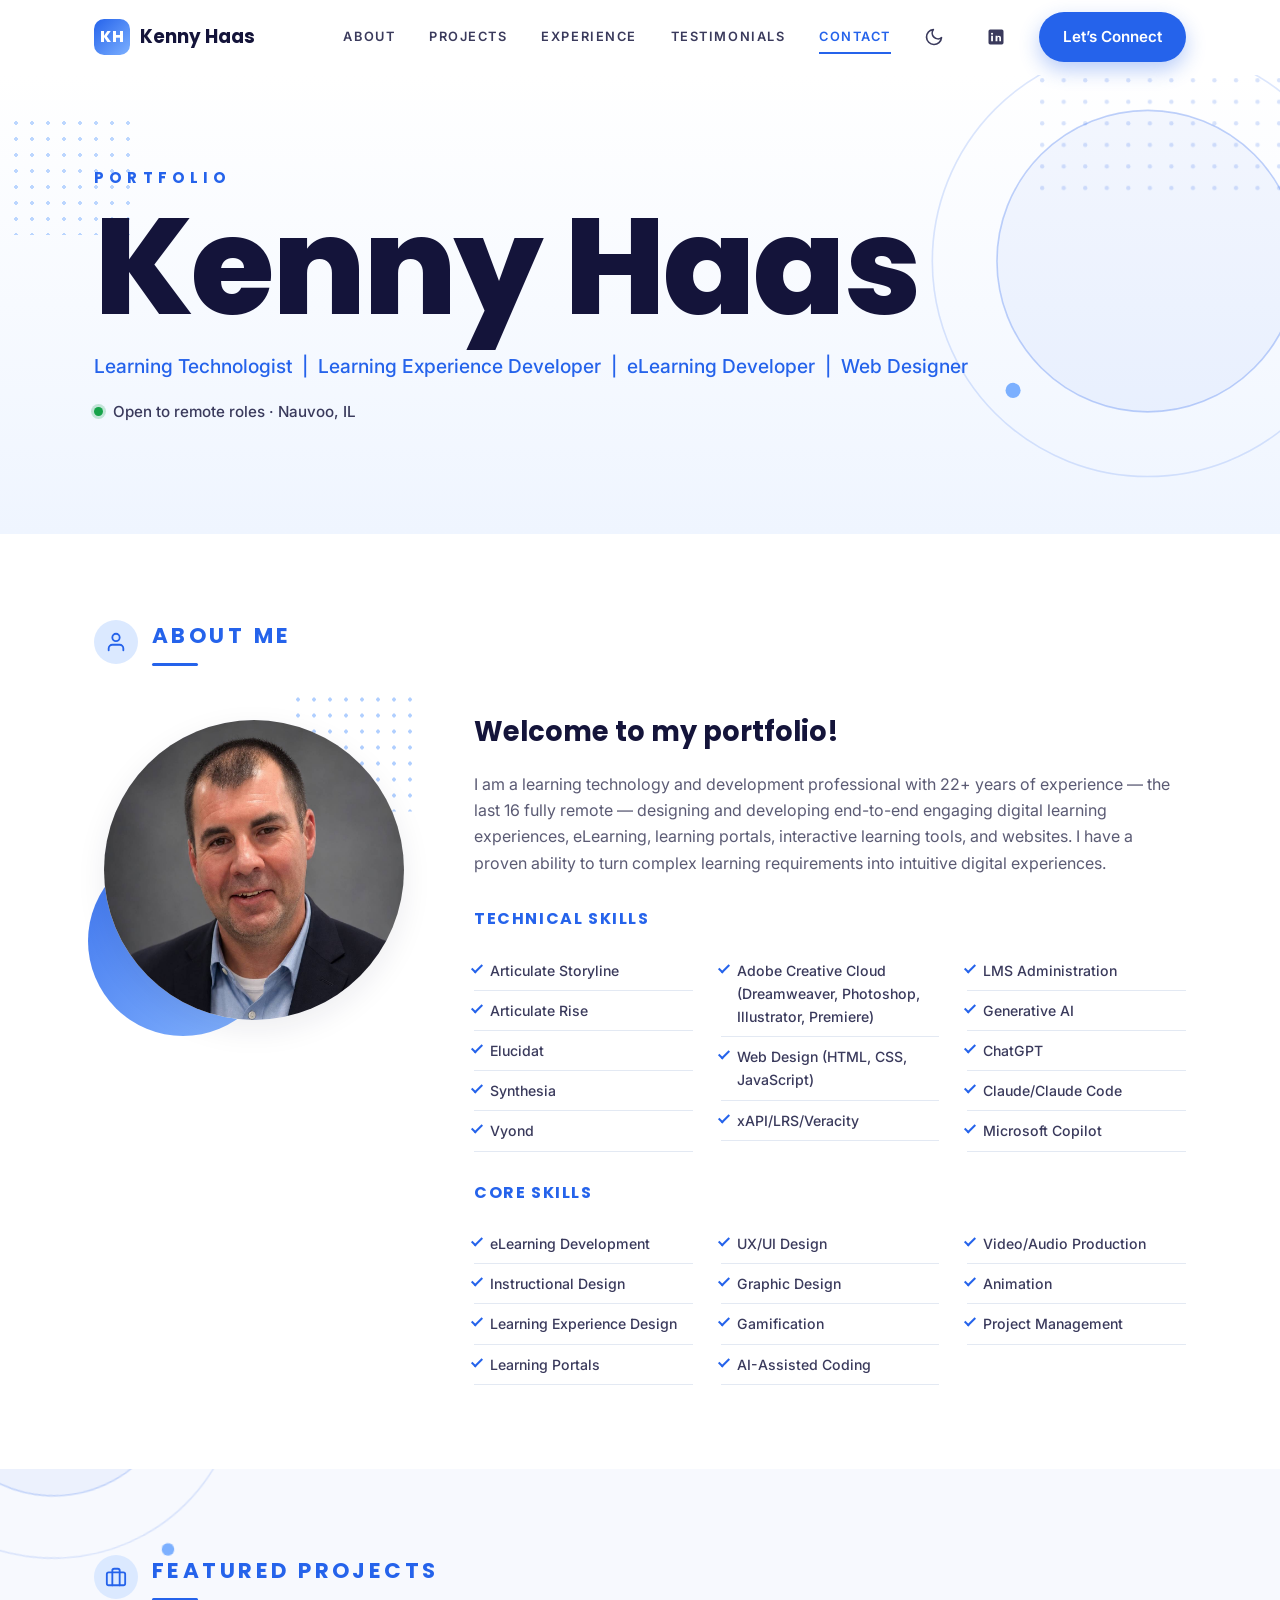
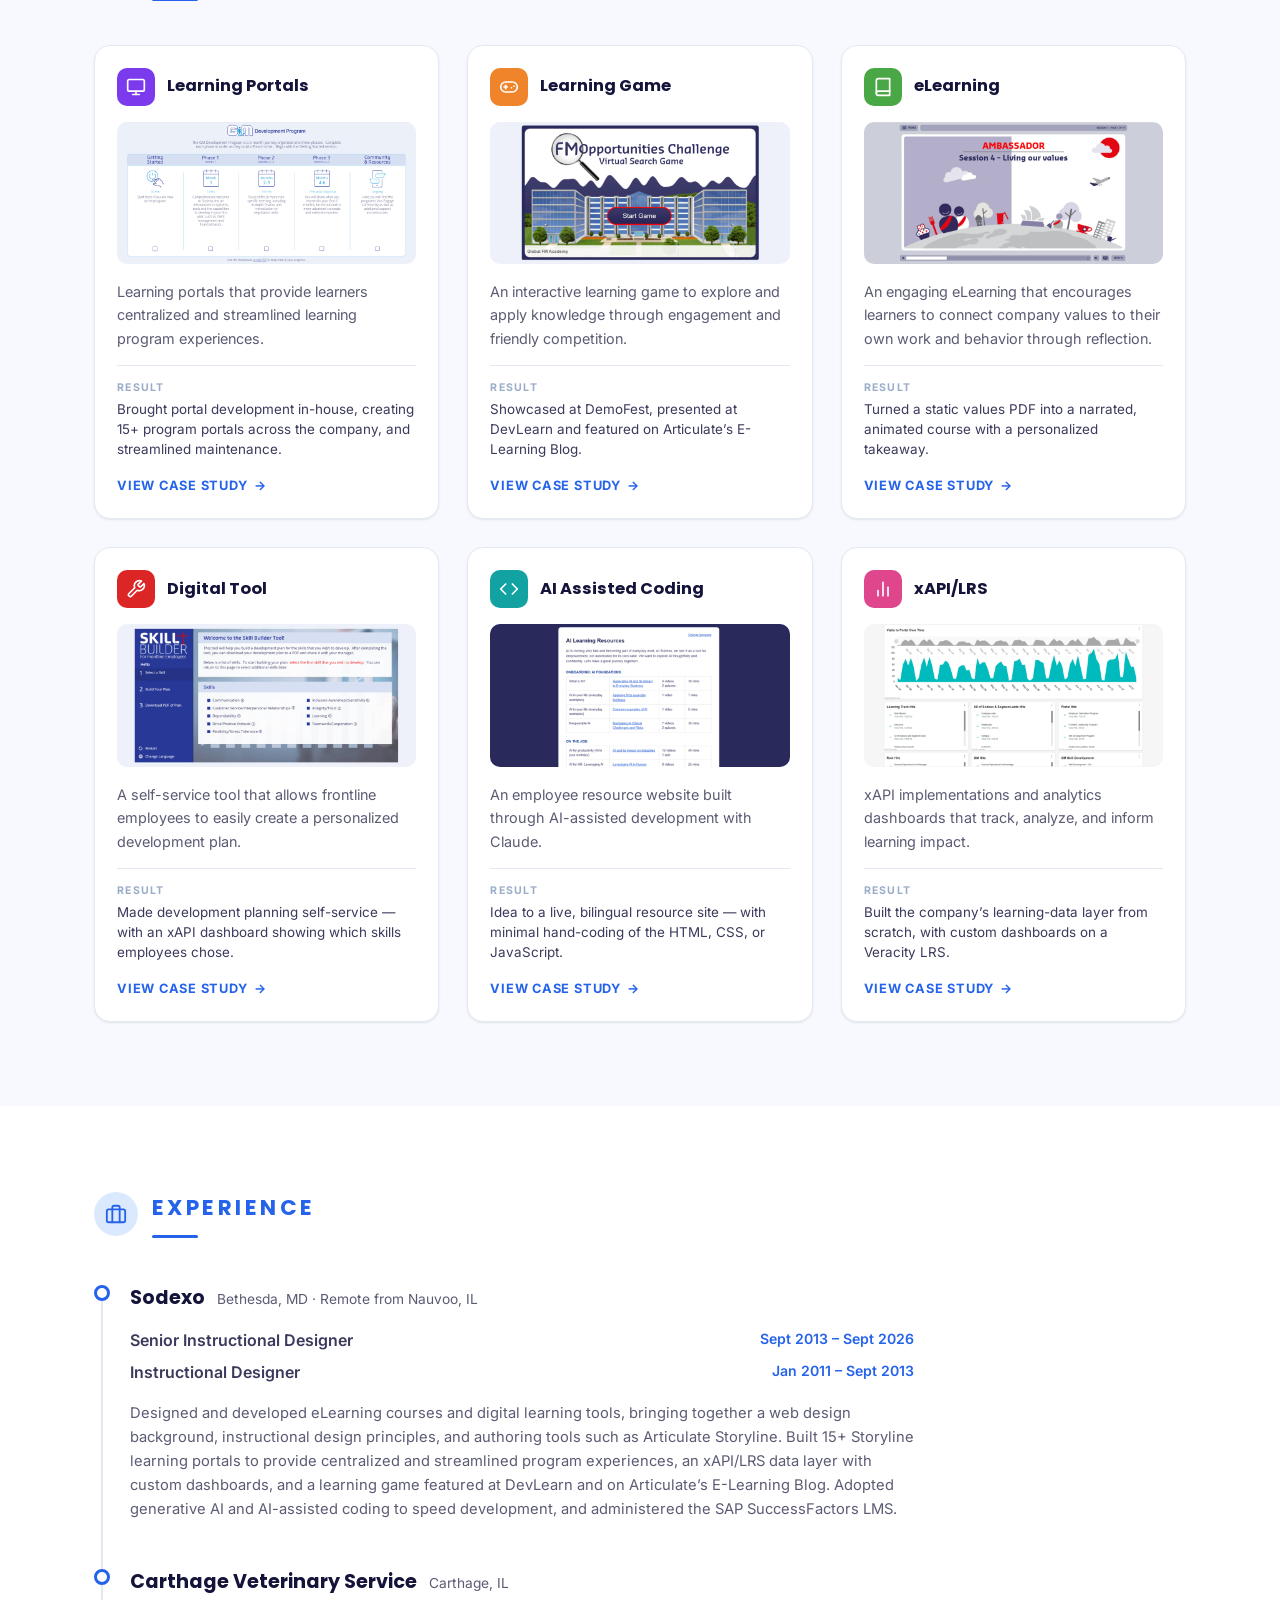
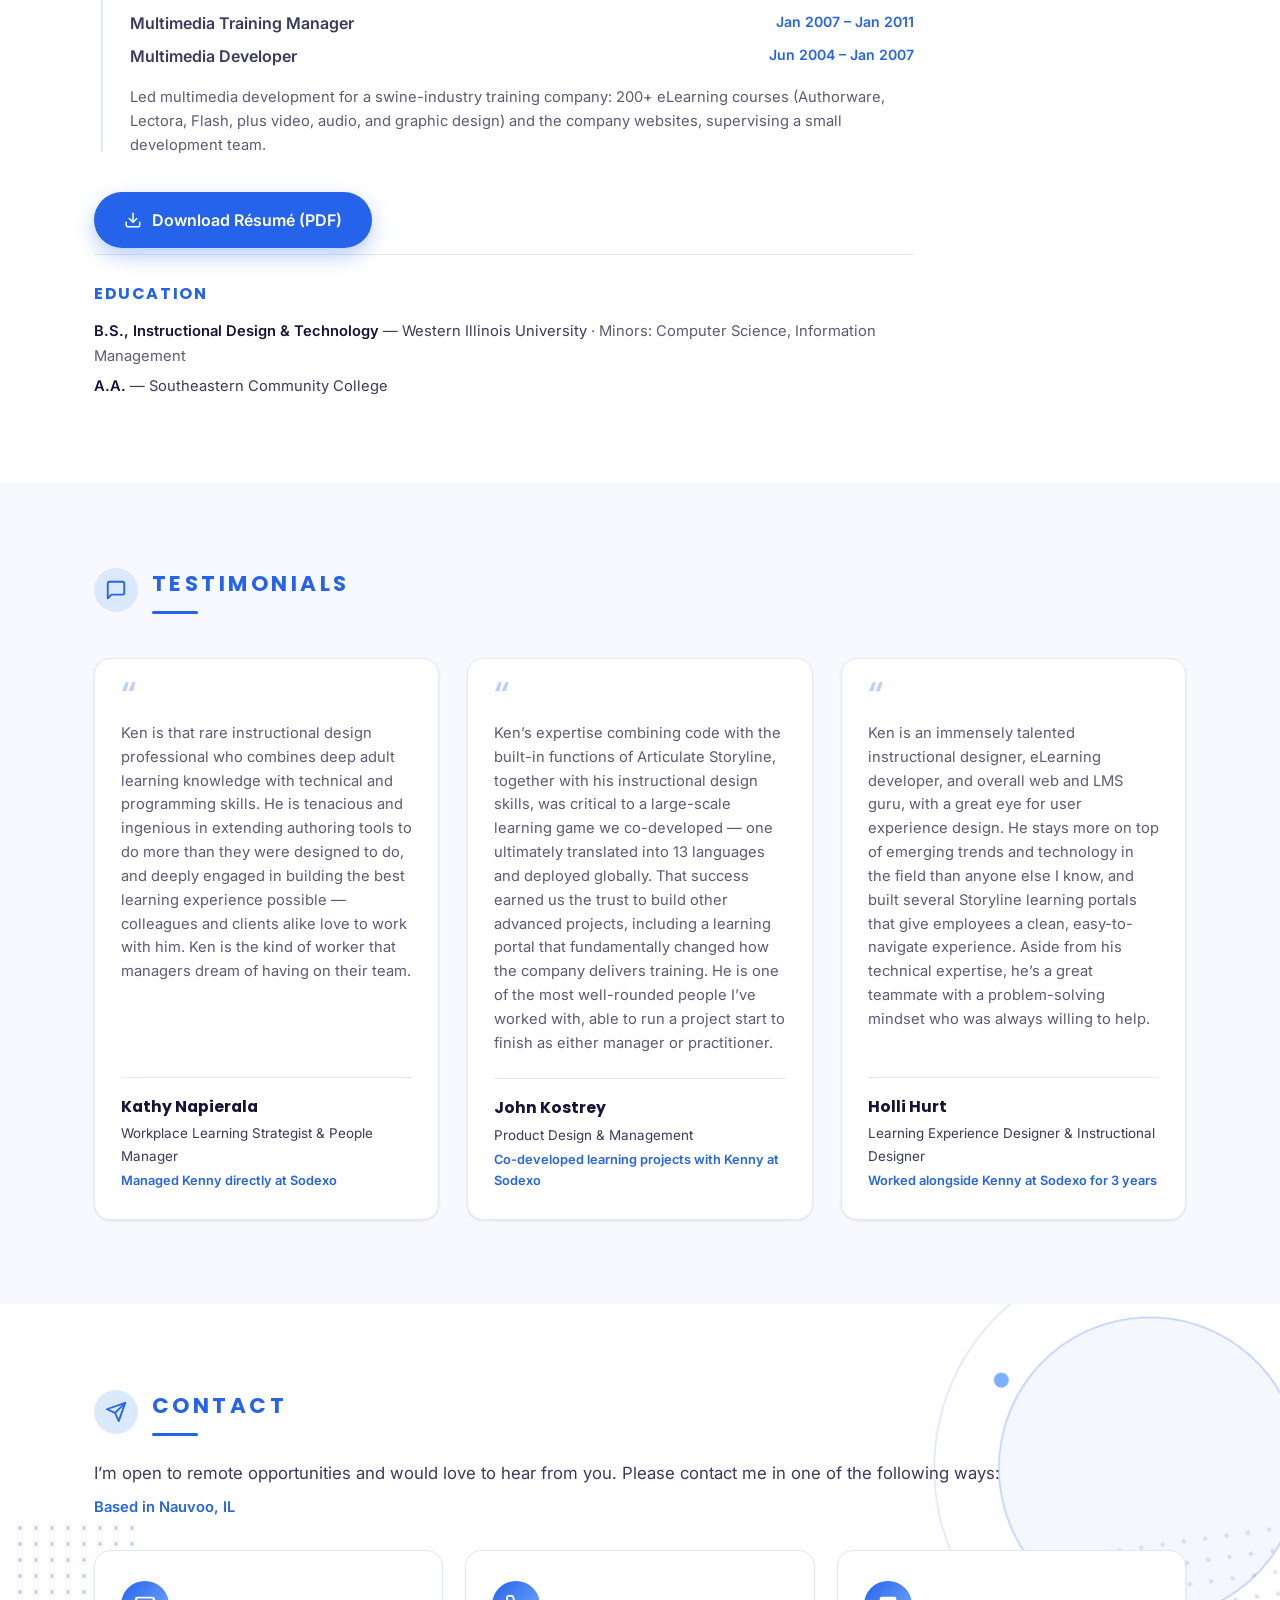
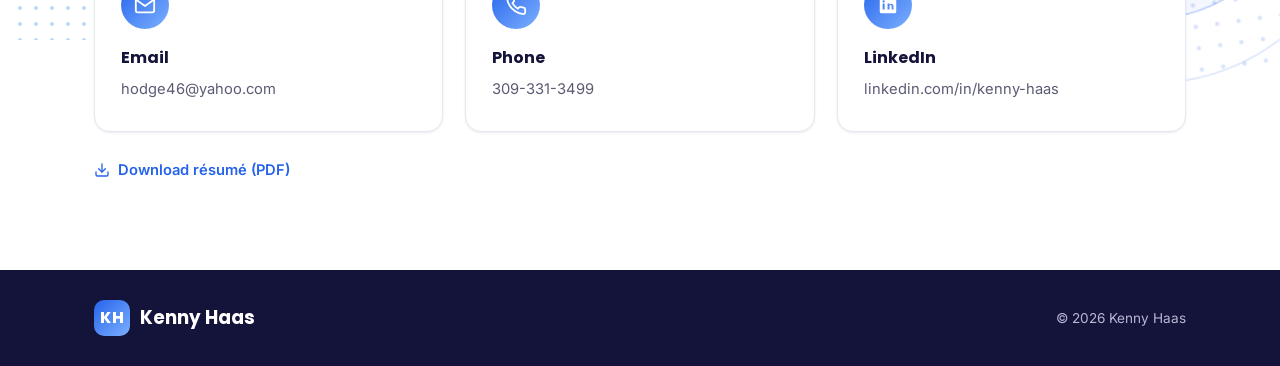
==== index.html @ 1fff9ed4 "Point project cards at case-study pages; flesh out case-study content - Homepage: project cards now " ====
<!DOCTYPE html>
<html lang="en">
<head>
  <meta charset="UTF-8" />
  <meta name="viewport" content="width=device-width, initial-scale=1.0" />
  <title>Kenny Haas &mdash; Learning Technologist &amp; eLearning Developer</title>
  <meta name="description" content="Portfolio of Kenny Haas, a Learning Technologist and eLearning Developer with 22+ years of experience &mdash; the last 16 fully remote &mdash; building eLearning, learning portals, and interactive learning tools. Open to remote roles." />

  <link rel="canonical" href="https://www.klhaas.com/" />

  <!-- Social / link-preview cards.
       Drop a 1200x630 image at assets/img/og-image.png (see assets/og-image-template.html). -->
  <meta property="og:type" content="website" />
  <meta property="og:url" content="https://www.klhaas.com/" />
  <meta property="og:title" content="Kenny Haas &mdash; Learning Technologist &amp; eLearning Developer" />
  <meta property="og:description" content="22+ years designing and building eLearning, learning portals, and interactive learning tools &mdash; the last 16 fully remote. Open to remote roles." />
  <meta property="og:image" content="https://www.klhaas.com/assets/img/og-image.png" />
  <meta property="og:image:width" content="1200" />
  <meta property="og:image:height" content="630" />
  <meta property="og:image:alt" content="Kenny Haas &mdash; Learning Technologist &amp; eLearning Developer" />
  <meta name="twitter:card" content="summary_large_image" />
  <meta name="twitter:url" content="https://www.klhaas.com/" />
  <meta name="twitter:title" content="Kenny Haas &mdash; Learning Technologist &amp; eLearning Developer" />
  <meta name="twitter:description" content="22+ years designing and building eLearning, learning portals, and interactive learning tools &mdash; the last 16 fully remote. Open to remote roles." />
  <meta name="twitter:image" content="https://www.klhaas.com/assets/img/og-image.png" />

  <link rel="preconnect" href="https://fonts.googleapis.com" />
  <link rel="preconnect" href="https://fonts.gstatic.com" crossorigin />
  <link href="https://fonts.googleapis.com/css2?family=Inter:wght@400;500;600;700&family=Poppins:wght@600;700;800&display=swap" rel="stylesheet" />
  <link rel="stylesheet" href="css/style.css" />
  <script>
    document.documentElement.classList.add("js");
    // Set the theme before first paint so there's no flash.
    (function () {
      try {
        var t = localStorage.getItem("theme");
        if (t !== "light" && t !== "dark") {
          t = window.matchMedia("(prefers-color-scheme: dark)").matches ? "dark" : "light";
        }
        document.documentElement.setAttribute("data-theme", t);
      } catch (e) {}
    })();
    // The on-load intro (header, hero, about) only plays once per browser session.
    (function () {
      try {
        if (sessionStorage.getItem("khIntroPlayed")) {
          document.documentElement.classList.add("intro-done");
        }
      } catch (e) {}
    })();
  </script>
  <link rel="icon" href="data:image/svg+xml,%3Csvg xmlns='http://www.w3.org/2000/svg' viewBox='0 0 32 32'%3E%3Crect width='32' height='32' rx='8' fill='%232563eb'/%3E%3Ctext x='16' y='22' font-family='Arial,sans-serif' font-size='16' font-weight='700' fill='white' text-anchor='middle'%3EKH%3C/text%3E%3C/svg%3E" />
</head>
<body>

  <!-- ===== Header ===== -->
  <header class="site-header" id="siteHeader">
    <div class="container header-inner">
      <a href="#top" class="logo">
        <span class="logo-badge">KH</span>
        <span class="logo-text">Kenny Haas</span>
      </a>

      <nav class="main-nav" id="mainNav">
        <a href="#about">About</a>
        <a href="#projects">Projects</a>
        <a href="#experience">Experience</a>
        <a href="#testimonials">Testimonials</a>
        <a href="#contact">Contact</a>
      </nav>

      <button type="button" class="theme-toggle" id="themeToggle" aria-label="Switch to dark mode">
        <svg class="tt-moon" viewBox="0 0 24 24" fill="none" stroke="currentColor" stroke-width="2" stroke-linecap="round" stroke-linejoin="round" aria-hidden="true"><path d="M21 12.79A9 9 0 1 1 11.21 3 7 7 0 0 0 21 12.79z"/></svg>
        <svg class="tt-sun" viewBox="0 0 24 24" fill="none" stroke="currentColor" stroke-width="2" stroke-linecap="round" stroke-linejoin="round" aria-hidden="true"><circle cx="12" cy="12" r="5"/><line x1="12" y1="1" x2="12" y2="3"/><line x1="12" y1="21" x2="12" y2="23"/><line x1="4.22" y1="4.22" x2="5.64" y2="5.64"/><line x1="18.36" y1="18.36" x2="19.78" y2="19.78"/><line x1="1" y1="12" x2="3" y2="12"/><line x1="21" y1="12" x2="23" y2="12"/><line x1="4.22" y1="19.78" x2="5.64" y2="18.36"/><line x1="18.36" y1="5.64" x2="19.78" y2="4.22"/></svg>
      </button>

      <a href="https://www.linkedin.com/in/kenny-haas" class="header-social" target="_blank" rel="noopener" aria-label="Kenny Haas on LinkedIn">
        <svg viewBox="0 0 24 24" fill="currentColor" aria-hidden="true"><path d="M19 3a2 2 0 0 1 2 2v14a2 2 0 0 1-2 2H5a2 2 0 0 1-2-2V5a2 2 0 0 1 2-2h14zM8.34 17V10.4H6.16V17h2.18zM7.25 9.4a1.27 1.27 0 1 0 0-2.54 1.27 1.27 0 0 0 0 2.54zM18 17v-3.62c0-1.94-1.04-2.85-2.42-2.85a2.09 2.09 0 0 0-1.9 1.04V10.4h-2.17c.03.61 0 6.6 0 6.6h2.17v-3.69c0-.2.01-.39.07-.53.16-.39.51-.79 1.11-.79.79 0 1.1.6 1.1 1.47V17H18z"/></svg>
      </a>

      <a href="#contact" class="btn btn-primary header-cta">Let&rsquo;s Connect</a>

      <button class="nav-toggle" id="navToggle" aria-label="Toggle navigation" aria-expanded="false">
        <span></span><span></span><span></span>
      </button>
    </div>
  </header>

  <main id="top">

    <!-- ===== Hero ===== -->
    <section class="hero">
      <div class="hero-bg" aria-hidden="true">
        <span class="dot-grid dot-grid-hero"></span>
        <svg class="hero-deco" viewBox="0 0 520 460" xmlns="http://www.w3.org/2000/svg" aria-hidden="true">
          <defs>
            <pattern id="heroDots" width="20" height="20" patternUnits="userSpaceOnUse">
              <circle class="hd-fill" cx="2" cy="2" r="2"></circle>
            </pattern>
          </defs>
          <rect x="250" y="0" width="270" height="150" fill="url(#heroDots)" opacity="0.18"></rect>
          <circle class="hd-ring" cx="360" cy="210" r="200" opacity="0.16"></circle>
          <circle class="hd-ring" cx="360" cy="210" r="140" opacity="0.28"></circle>
          <circle class="hd-fill" cx="360" cy="210" r="140" opacity="0.05"></circle>
          <circle class="hd-fill" cx="500" cy="120" r="12"></circle>
          <circle class="hd-dot-lt" cx="235" cy="330" r="7"></circle>
        </svg>
      </div>
      <div class="container hero-inner">
        <p class="eyebrow">Portfolio</p>
        <h1 class="hero-name">Kenny Haas</h1>
        <p class="hero-roles">Learning Technologist &nbsp;|&nbsp; Learning Experience Developer &nbsp;|&nbsp; eLearning Developer &nbsp;|&nbsp; Web Designer</p>
        <p class="hero-status">
          <span class="status-dot" aria-hidden="true"></span>
          Open to remote roles &middot; Nauvoo, IL
        </p>
      </div>
    </section>

    <!-- ===== About ===== -->
    <section class="section" id="about">
      <div class="container">
        <div class="section-head">
          <span class="section-icon" aria-hidden="true">
            <svg viewBox="0 0 24 24" fill="none" stroke="currentColor" stroke-width="2" stroke-linecap="round" stroke-linejoin="round"><path d="M20 21v-2a4 4 0 0 0-4-4H8a4 4 0 0 0-4 4v2"/><circle cx="12" cy="7" r="4"/></svg>
          </span>
          <h2>About Me</h2>
        </div>

        <div class="about-grid">
          <div class="about-photo">
            <div class="photo-frame">
              <img src="assets/img/kenny-haas.jpg" alt="Kenny Haas" onerror="this.classList.add('is-missing')" />
              <span class="photo-fallback" aria-hidden="true">
                <svg viewBox="0 0 24 24" fill="none" stroke="currentColor" stroke-width="1.5" stroke-linecap="round" stroke-linejoin="round"><path d="M23 19a2 2 0 0 1-2 2H3a2 2 0 0 1-2-2V8a2 2 0 0 1 2-2h4l2-3h6l2 3h4a2 2 0 0 1 2 2z"/><circle cx="12" cy="13" r="4"/></svg>
                <span>Your photo here</span>
              </span>
            </div>
            <span class="photo-accent" aria-hidden="true"></span>
            <span class="dot-grid dot-grid-photo" aria-hidden="true"></span>
          </div>

          <div class="about-body">
            <h3>Welcome to my portfolio!</h3>

            <p>I am a learning technology and development professional with 22+ years of experience &mdash; the last 16 fully remote &mdash; designing and developing end-to-end engaging digital learning experiences, eLearning, learning portals, interactive learning tools, and websites.  I have a proven ability to turn complex learning requirements into intuitive digital experiences.</p>

            <div class="skills">
              <div class="skills-group">
                <h4 class="skills-group-title">Technical Skills</h4>
                <ul class="skills-list">
                  <li>Articulate Storyline</li>
                  <li>Articulate Rise</li>
                  <li>Elucidat</li>
                  <li>Synthesia</li>
                  <li>Vyond</li>
                  <li>Adobe Creative Cloud (Dreamweaver, Photoshop, Illustrator, Premiere)</li>
                  <li>Web Design (HTML, CSS, JavaScript)</li>
                  <li>xAPI/LRS/Veracity</li>
                  <li>LMS Administration</li>
                  <li>Generative AI</li>
                  <li>ChatGPT</li>
                  <li>Claude/Claude Code</li>
                  <li>Microsoft Copilot</li>
                </ul>
              </div>
              <div class="skills-group">
                <h4 class="skills-group-title">Core Skills</h4>
                <ul class="skills-list">
                  <li>eLearning Development</li>
                  <li>Instructional Design</li>
                  <li>Learning Experience Design</li>
                  <li>Learning Portals</li>
                  <li>UX/UI Design</li>
                  <li>Graphic Design</li>
                  <li>Gamification</li>
                  <li>AI-Assisted Coding</li>
                  <li>Video/Audio Production</li>
                  <li>Animation</li>
                  <li>Project Management</li>
                </ul>
              </div>
            </div>
          </div>
        </div>
      </div>
    </section>

    <!-- ===== Featured Projects ===== -->
    <section class="section section-projects" id="projects">
      <div class="hero-bg" aria-hidden="true">
        <svg class="projects-deco" viewBox="0 0 480 420" xmlns="http://www.w3.org/2000/svg" aria-hidden="true">
          <circle class="pd-ring" cx="130" cy="120" r="180" opacity="0.14"></circle>
          <circle class="pd-ring" cx="130" cy="120" r="120" opacity="0.22"></circle>
          <circle class="pd-fill" cx="130" cy="120" r="120" opacity="0.05"></circle>
          <circle class="pd-fill" cx="330" cy="150" r="11"></circle>
          <circle class="pd-dot-lt" cx="215" cy="305" r="6"></circle>
        </svg>
      </div>
      <div class="container">
        <div class="section-head">
          <span class="section-icon" aria-hidden="true">
            <svg viewBox="0 0 24 24" fill="none" stroke="currentColor" stroke-width="2" stroke-linecap="round" stroke-linejoin="round"><rect x="2" y="7" width="20" height="14" rx="2"/><path d="M16 21V5a2 2 0 0 0-2-2h-4a2 2 0 0 0-2 2v16"/></svg>
          </span>
          <h2>Featured Projects</h2>
        </div>

        <div class="project-grid">

          <article class="project-card" data-accent="violet">
            <header class="project-card-head">
              <span class="project-icon">
                <svg viewBox="0 0 24 24" fill="none" stroke="currentColor" stroke-width="2" stroke-linecap="round" stroke-linejoin="round"><rect x="2" y="3" width="20" height="14" rx="2"/><path d="M8 21h8M12 17v4"/></svg>
              </span>
              <h3>Learning Portals</h3>
            </header>
            <div class="project-thumb">
              <img src="assets/screenshots/learning-portal.jpg" alt="GM Development Program &mdash; six-month learning journey" loading="lazy" onerror="this.closest('.project-thumb').classList.add('is-missing')" />
              <span class="thumb-fallback">Screenshot</span>
            </div>
            <p>Learning portals that provide learners centralized and streamlined learning program experiences.</p>
            <div class="project-result"><span class="project-result-label">Result</span>Brought portal development in-house, creating 15+ program portals across the company, and streamlined maintenance.</div>
            <a href="work/learning-portal.html" class="case-link">View Case Study <span aria-hidden="true">&rarr;</span></a>
          </article>

          <article class="project-card" data-accent="orange">
            <header class="project-card-head">
              <span class="project-icon">
                <svg viewBox="0 0 24 24" fill="none" stroke="currentColor" stroke-width="2" stroke-linecap="round" stroke-linejoin="round"><line x1="6" y1="12" x2="10" y2="12"/><line x1="8" y1="10" x2="8" y2="14"/><line x1="15" y1="13" x2="15.01" y2="13"/><line x1="18" y1="11" x2="18.01" y2="11"/><rect x="2" y="6" width="20" height="12" rx="6"/></svg>
              </span>
              <h3>Learning Game</h3>
            </header>
            <div class="project-thumb">
              <img src="assets/screenshots/learning-game.jpg" alt="Learning Game interface" loading="lazy" onerror="this.closest('.project-thumb').classList.add('is-missing')" />
              <span class="thumb-fallback">Screenshot</span>
            </div>
            <p>An interactive learning game to explore and apply knowledge through engagement and friendly competition.</p>
            <div class="project-result"><span class="project-result-label">Result</span>Showcased at DemoFest, presented at DevLearn and featured on Articulate&rsquo;s E-Learning Blog.</div>
            <a href="work/learning-game.html" class="case-link">View Case Study <span aria-hidden="true">&rarr;</span></a>
          </article>

          <article class="project-card" data-accent="green">
            <header class="project-card-head">
              <span class="project-icon">
                <svg viewBox="0 0 24 24" fill="none" stroke="currentColor" stroke-width="2" stroke-linecap="round" stroke-linejoin="round"><path d="M4 19.5A2.5 2.5 0 0 1 6.5 17H20"/><path d="M6.5 2H20v20H6.5A2.5 2.5 0 0 1 4 19.5v-15A2.5 2.5 0 0 1 6.5 2z"/></svg>
              </span>
              <h3>eLearning</h3>
            </header>
            <div class="project-thumb">
              <img src="assets/screenshots/elearning.jpg" alt="eLearning course screen" loading="lazy" onerror="this.closest('.project-thumb').classList.add('is-missing')" />
              <span class="thumb-fallback">Screenshot</span>
            </div>
            <p>An engaging eLearning that encourages learners to connect company values to their own work and behavior through reflection.</p>
            <div class="project-result"><span class="project-result-label">Result</span>Turned a static values PDF into a narrated, animated course with a personalized takeaway.</div>
            <a href="work/elearning.html" class="case-link">View Case Study <span aria-hidden="true">&rarr;</span></a>
          </article>

          <article class="project-card" data-accent="red">
            <header class="project-card-head">
              <span class="project-icon">
                <svg viewBox="0 0 24 24" fill="none" stroke="currentColor" stroke-width="2" stroke-linecap="round" stroke-linejoin="round"><path d="M14.7 6.3a1 1 0 0 0 0 1.4l1.6 1.6a1 1 0 0 0 1.4 0l3.77-3.77a6 6 0 0 1-7.94 7.94l-6.91 6.91a2.12 2.12 0 0 1-3-3l6.91-6.91a6 6 0 0 1 7.94-7.94l-3.76 3.76z"/></svg>
              </span>
              <h3>Digital Tool</h3>
            </header>
            <div class="project-thumb">
              <img src="assets/screenshots/digital-tool.jpg" alt="Digital tool interface" loading="lazy" onerror="this.closest('.project-thumb').classList.add('is-missing')" />
              <span class="thumb-fallback">Screenshot</span>
            </div>
            <p>A self-service tool that allows frontline employees to easily create a personalized development plan.</p>
            <div class="project-result"><span class="project-result-label">Result</span>Made development planning self-service &mdash; with an xAPI dashboard showing which skills employees chose.</div>
            <a href="work/digital-tool.html" class="case-link">View Case Study <span aria-hidden="true">&rarr;</span></a>
          </article>

          <article class="project-card" data-accent="teal">
            <header class="project-card-head">
              <span class="project-icon">
                <svg viewBox="0 0 24 24" fill="none" stroke="currentColor" stroke-width="2" stroke-linecap="round" stroke-linejoin="round"><polyline points="16 18 22 12 16 6"/><polyline points="8 6 2 12 8 18"/></svg>
              </span>
              <h3>AI Assisted Coding</h3>
            </header>
            <div class="project-thumb">
              <img src="assets/screenshots/ai-assisted-coding.jpg" alt="AI assisted coding project" loading="lazy" onerror="this.closest('.project-thumb').classList.add('is-missing')" />
              <span class="thumb-fallback">Screenshot</span>
            </div>
            <p>An employee resource website built through AI-assisted development with Claude.</p>
            <div class="project-result"><span class="project-result-label">Result</span>Idea to a live, bilingual resource site &mdash; with minimal hand-coding of the HTML, CSS, or JavaScript.</div>
            <a href="work/ai-assisted-coding.html" class="case-link">View Case Study <span aria-hidden="true">&rarr;</span></a>
          </article>

          <article class="project-card" data-accent="pink">
            <header class="project-card-head">
              <span class="project-icon">
                <svg viewBox="0 0 24 24" fill="none" stroke="currentColor" stroke-width="2" stroke-linecap="round" stroke-linejoin="round"><line x1="18" y1="20" x2="18" y2="10"/><line x1="12" y1="20" x2="12" y2="4"/><line x1="6" y1="20" x2="6" y2="14"/></svg>
              </span>
              <h3>xAPI/LRS</h3>
            </header>
            <div class="project-thumb">
              <img src="assets/screenshots/xapi.jpg" alt="xAPI analytics dashboard" loading="lazy" onerror="this.closest('.project-thumb').classList.add('is-missing')" />
              <span class="thumb-fallback">Screenshot</span>
            </div>
            <p>xAPI implementations and analytics dashboards that track, analyze, and inform learning impact.</p>
            <div class="project-result"><span class="project-result-label">Result</span>Built the company&rsquo;s learning-data layer from scratch, with custom dashboards on a Veracity LRS.</div>
            <a href="work/xapi.html" class="case-link">View Case Study <span aria-hidden="true">&rarr;</span></a>
          </article>

        </div>
      </div>
    </section>

    <!-- ===== Experience ===== -->
    <section class="section" id="experience">
      <div class="container">
        <div class="section-head">
          <span class="section-icon" aria-hidden="true">
            <svg viewBox="0 0 24 24" fill="none" stroke="currentColor" stroke-width="2" stroke-linecap="round" stroke-linejoin="round"><rect x="2" y="7" width="20" height="14" rx="2"/><path d="M16 21V5a2 2 0 0 0-2-2h-4a2 2 0 0 0-2 2v16"/></svg>
          </span>
          <h2>Experience</h2>
        </div>

        <ol class="timeline">
          <li class="tl-item">
            <div class="tl-head">
              <h3>Sodexo</h3>
              <span class="tl-meta">Bethesda, MD &middot; Remote from Nauvoo, IL</span>
            </div>
            <ul class="tl-roles">
              <li><span class="tl-role">Senior Instructional Designer</span><span class="tl-dates">Sept 2013 &ndash; Sept 2026</span></li>
              <li><span class="tl-role">Instructional Designer</span><span class="tl-dates">Jan 2011 &ndash; Sept 2013</span></li>
            </ul>
            <p class="tl-summary">Designed and developed eLearning courses and digital learning tools, bringing together a web design background, instructional design principles, and authoring tools such as Articulate Storyline. Built 15+ Storyline learning portals to provide centralized and streamlined program experiences, an xAPI/LRS data layer with custom dashboards, and a learning game featured at DevLearn and on Articulate&rsquo;s E-Learning Blog. Adopted generative AI and AI-assisted coding to speed development, and administered the SAP SuccessFactors LMS.</p>
          </li>

          <li class="tl-item">
            <div class="tl-head">
              <h3>Carthage Veterinary Service</h3>
              <span class="tl-meta">Carthage, IL</span>
            </div>
            <ul class="tl-roles">
              <li><span class="tl-role">Multimedia Training Manager</span><span class="tl-dates">Jan 2007 &ndash; Jan 2011</span></li>
              <li><span class="tl-role">Multimedia Developer</span><span class="tl-dates">Jun 2004 &ndash; Jan 2007</span></li>
            </ul>
            <p class="tl-summary">Led multimedia development for a swine-industry training company: 200+ eLearning courses (Authorware, Lectora, Flash, plus video, audio, and graphic design) and the company websites, supervising a small development team.</p>
          </li>
        </ol>

        <div class="tl-resume">
          <a href="assets/kenny-haas-resume.pdf" class="btn btn-primary btn-lg" target="_blank" rel="noopener">
            <svg viewBox="0 0 24 24" fill="none" stroke="currentColor" stroke-width="2" stroke-linecap="round" stroke-linejoin="round" aria-hidden="true"><path d="M21 15v4a2 2 0 0 1-2 2H5a2 2 0 0 1-2-2v-4"/><polyline points="7 10 12 15 17 10"/><line x1="12" y1="15" x2="12" y2="3"/></svg>
            Download Résumé (PDF)
          </a>
        </div>

        <div class="tl-education">
          <h4>Education</h4>
          <p><strong>B.S., Instructional Design &amp; Technology</strong> &mdash; Western Illinois University <span class="tl-muted">&middot; Minors: Computer Science, Information Management</span></p>
          <p><strong>A.A.</strong> &mdash; Southeastern Community College</p>
        </div>
      </div>
    </section>

    <!-- ===== Testimonials ===== -->
    <section class="section section-testimonials" id="testimonials">
      <div class="container">
        <div class="section-head">
          <span class="section-icon" aria-hidden="true">
            <svg viewBox="0 0 24 24" fill="none" stroke="currentColor" stroke-width="2" stroke-linecap="round" stroke-linejoin="round"><path d="M21 15a2 2 0 0 1-2 2H7l-4 4V5a2 2 0 0 1 2-2h14a2 2 0 0 1 2 2z"/></svg>
          </span>
          <h2>Testimonials</h2>
        </div>

        <div class="quote-grid">

          <figure class="quote-card">
            <span class="quote-mark" aria-hidden="true">&ldquo;</span>
            <blockquote>
              <p>Ken is that rare instructional design professional who combines deep adult learning knowledge with technical and programming skills. He is tenacious and ingenious in extending authoring tools to do more than they were designed to do, and deeply engaged in building the best learning experience possible &mdash; colleagues and clients alike love to work with him. Ken is the kind of worker that managers dream of having on their team.</p>
            </blockquote>
            <figcaption>
              <span class="quote-name">Kathy Napierala</span>
              <span class="quote-title">Workplace Learning Strategist &amp; People Manager</span>
              <span class="quote-rel">Managed Kenny directly at Sodexo</span>
            </figcaption>
          </figure>

          <figure class="quote-card">
            <span class="quote-mark" aria-hidden="true">&ldquo;</span>
            <blockquote>
              <p>Ken&rsquo;s expertise combining code with the built-in functions of Articulate Storyline, together with his instructional design skills, was critical to a large-scale learning game we co-developed &mdash; one ultimately translated into 13 languages and deployed globally. That success earned us the trust to build other advanced projects, including a learning portal that fundamentally changed how the company delivers training. He is one of the most well-rounded people I&rsquo;ve worked with, able to run a project start to finish as either manager or practitioner.</p>
            </blockquote>
            <figcaption>
              <span class="quote-name">John Kostrey</span>
              <span class="quote-title">Product Design &amp; Management</span>
              <span class="quote-rel">Co-developed learning projects with Kenny at Sodexo</span>
            </figcaption>
          </figure>

          <figure class="quote-card">
            <span class="quote-mark" aria-hidden="true">&ldquo;</span>
            <blockquote>
              <p>Ken is an immensely talented instructional designer, eLearning developer, and overall web and LMS guru, with a great eye for user experience design. He stays more on top of emerging trends and technology in the field than anyone else I know, and built several Storyline learning portals that give employees a clean, easy-to-navigate experience. Aside from his technical expertise, he&rsquo;s a great teammate with a problem-solving mindset who was always willing to help.</p>
            </blockquote>
            <figcaption>
              <span class="quote-name">Holli Hurt</span>
              <span class="quote-title">Learning Experience Designer &amp; Instructional Designer</span>
              <span class="quote-rel">Worked alongside Kenny at Sodexo for 3 years</span>
            </figcaption>
          </figure>

        </div>
      </div>
    </section>

    <!-- ===== Contact ===== -->
    <section class="section section-contact" id="contact">
      <div class="hero-bg" aria-hidden="true">
        <span class="dot-grid dot-grid-contact"></span>
        <svg class="contact-deco" viewBox="0 0 520 460" xmlns="http://www.w3.org/2000/svg" aria-hidden="true">
          <defs>
            <pattern id="contactDots" width="20" height="20" patternUnits="userSpaceOnUse">
              <circle class="cd-fill" cx="2" cy="2" r="2"></circle>
            </pattern>
          </defs>
          <rect x="250" y="310" width="270" height="150" fill="url(#contactDots)" opacity="0.18"></rect>
          <circle class="cd-ring" cx="360" cy="250" r="200" opacity="0.16"></circle>
          <circle class="cd-ring" cx="360" cy="250" r="140" opacity="0.28"></circle>
          <circle class="cd-fill" cx="360" cy="250" r="140" opacity="0.05"></circle>
          <circle class="cd-fill" cx="500" cy="340" r="12"></circle>
          <circle class="cd-dot-lt" cx="235" cy="150" r="7"></circle>
        </svg>
      </div>
      <div class="container">
        <div class="section-head">
          <span class="section-icon" aria-hidden="true">
            <svg viewBox="0 0 24 24" fill="none" stroke="currentColor" stroke-width="2" stroke-linecap="round" stroke-linejoin="round"><line x1="22" y1="2" x2="11" y2="13"/><polygon points="22 2 15 22 11 13 2 9 22 2"/></svg>
          </span>
          <h2>Contact</h2>
        </div>

        <p class="contact-intro">
          I&rsquo;m open to remote opportunities and would love to hear from you. Please contact me in one of the following ways:
          <span class="contact-loc">Based in Nauvoo, IL</span>
        </p>

        <div class="contact-grid">
          <a class="contact-item" href="mailto:hodge46@yahoo.com">
            <span class="contact-icon">
              <svg viewBox="0 0 24 24" fill="none" stroke="currentColor" stroke-width="2" stroke-linecap="round" stroke-linejoin="round"><path d="M4 4h16a2 2 0 0 1 2 2v12a2 2 0 0 1-2 2H4a2 2 0 0 1-2-2V6a2 2 0 0 1 2-2z"/><polyline points="22,6 12,13 2,6"/></svg>
            </span>
            <span class="contact-label">Email</span>
            <span class="contact-value">hodge46@yahoo.com</span>
          </a>

          <a class="contact-item" href="tel:+13093313499">
            <span class="contact-icon">
              <svg viewBox="0 0 24 24" fill="none" stroke="currentColor" stroke-width="2" stroke-linecap="round" stroke-linejoin="round"><path d="M22 16.92v3a2 2 0 0 1-2.18 2 19.79 19.79 0 0 1-8.63-3.07 19.5 19.5 0 0 1-6-6 19.79 19.79 0 0 1-3.07-8.67A2 2 0 0 1 4.11 2h3a2 2 0 0 1 2 1.72 12.84 12.84 0 0 0 .7 2.81 2 2 0 0 1-.45 2.11L8.09 9.91a16 16 0 0 0 6 6l1.27-1.27a2 2 0 0 1 2.11-.45 12.84 12.84 0 0 0 2.81.7A2 2 0 0 1 22 16.92z"/></svg>
            </span>
            <span class="contact-label">Phone</span>
            <span class="contact-value">309-331-3499</span>
          </a>

          <a class="contact-item" href="https://www.linkedin.com/in/kenny-haas" target="_blank" rel="noopener">
            <span class="contact-icon">
              <svg viewBox="0 0 24 24" fill="currentColor" stroke="none"><path d="M19 3a2 2 0 0 1 2 2v14a2 2 0 0 1-2 2H5a2 2 0 0 1-2-2V5a2 2 0 0 1 2-2h14zM8.34 17V10.4H6.16V17h2.18zM7.25 9.4a1.27 1.27 0 1 0 0-2.54 1.27 1.27 0 0 0 0 2.54zM18 17v-3.62c0-1.94-1.04-2.85-2.42-2.85a2.09 2.09 0 0 0-1.9 1.04V10.4h-2.17c.03.61 0 6.6 0 6.6h2.17v-3.69c0-.2.01-.39.07-.53.16-.39.51-.79 1.11-.79.79 0 1.1.6 1.1 1.47V17H18z"/></svg>
            </span>
            <span class="contact-label">LinkedIn</span>
            <span class="contact-value">linkedin.com/in/kenny-haas</span>
          </a>
        </div>

        <a href="assets/kenny-haas-resume.pdf" class="contact-resume" target="_blank" rel="noopener">
          <svg viewBox="0 0 24 24" fill="none" stroke="currentColor" stroke-width="2" stroke-linecap="round" stroke-linejoin="round" aria-hidden="true"><path d="M21 15v4a2 2 0 0 1-2 2H5a2 2 0 0 1-2-2v-4"/><polyline points="7 10 12 15 17 10"/><line x1="12" y1="15" x2="12" y2="3"/></svg>
          Download r&eacute;sum&eacute; (PDF)
        </a>
      </div>
    </section>
  </main>

  <footer class="site-footer">
    <div class="container footer-inner">
      <a href="#top" class="logo">
        <span class="logo-badge">KH</span>
        <span class="logo-text">Kenny Haas</span>
      </a>
      <p>&copy; <span id="year"></span> Kenny Haas</p>
    </div>
  </footer>

  <!-- ===== In-page PDF viewer ===== -->
  <div class="pdf-modal" id="pdfModal" aria-hidden="true">
    <div class="pdf-modal__panel" role="dialog" aria-modal="true" aria-labelledby="pdfModalTitle">
      <header class="pdf-modal__bar">
        <h2 class="pdf-modal__title" id="pdfModalTitle">Document</h2>
        <div class="pdf-modal__tools">
          <a class="pdf-modal__link" id="pdfModalOpen" href="#" target="_blank" rel="noopener">Open in new tab</a>
          <button type="button" class="pdf-modal__close" id="pdfModalClose" aria-label="Close viewer">
            <svg viewBox="0 0 24 24" fill="none" stroke="currentColor" stroke-width="2" stroke-linecap="round" stroke-linejoin="round" aria-hidden="true"><line x1="18" y1="6" x2="6" y2="18"/><line x1="6" y1="6" x2="18" y2="18"/></svg>
          </button>
        </div>
      </header>
      <div class="pdf-modal__stage">
        <iframe class="pdf-modal__frame" id="pdfModalFrame" title="PDF document" src="about:blank"></iframe>
      </div>
    </div>
  </div>

  <script src="js/script.js"></script>
</body>
</html>
---- css/style.css ----
/* =========================================================
   Kenny Haas — Portfolio (Option 1)
   ========================================================= */

:root {
  color-scheme: light;

  --brand:         #2563eb;
  --brand-dark:    #1d4ed8;   /* hover accent */
  --brand-light:   #7cb0ff;
  --brand-50:      #eff5ff;   /* tinted surface: section bg, panels, hover fills */
  --brand-100:     #dbe9ff;   /* icon-chip bg */
  --ink:           #14143a;
  --ink-soft:      #3a3a5c;
  --body:          #5b5b74;
  --line:          #e3e9f3;
  --white:         #ffffff;
  --bg:            #ffffff;
  --bg-alt:        #f7f9fe;

  --surface:       #ffffff;   /* cards, panels, mobile nav */
  --surface-2:     #f3f4f8;   /* modal stage, photo frame */
  --header-bg:     rgba(255, 255, 255, .85);
  --hero-top:      #ffffff;   /* hero gradient top */
  --thumb-bg:      #eef4ff;   /* project screenshot backdrop */
  --hover-bg:      #f1f0f7;   /* subtle hover surface */
  --muted:         #9aacc8;   /* placeholder / fallback text */
  --footer-bg:     #14143a;
  --footer-fg:     #b9b7d6;

  --accent-violet: #7c3aed;
  --accent-orange: #f0842b;
  --accent-green:  #4aa745;
  --accent-red:    #dc2626;
  --accent-teal:   #12a2a2;
  --accent-pink:   #e0468c;

  --radius:        16px;
  --radius-sm:     10px;
  --shadow-sm:     0 1px 3px rgba(20, 20, 58, .06), 0 1px 2px rgba(20, 20, 58, .04);
  --shadow-md:     0 10px 30px rgba(20, 20, 58, .08);
  --shadow-lg:     0 24px 60px rgba(29, 78, 216, .18);
  --container:     1140px;
  --ease:          cubic-bezier(.4, 0, .2, 1);

  --font-head: "Poppins", "Segoe UI", system-ui, -apple-system, sans-serif;
  --font-body: "Inter", "Segoe UI", system-ui, -apple-system, sans-serif;
}

/* ---------- Dark theme ---------- */
:root[data-theme="dark"] {
  color-scheme: dark;

  --brand:         #5b9dff;
  --brand-dark:    #82b6ff;   /* hover = brighter on dark */
  --brand-light:   #6f9de8;
  --brand-50:      #172032;
  --brand-100:     #1f2c48;
  --ink:           #f2f4fb;
  --ink-soft:      #c2c8dd;
  --body:          #9aa1bb;
  --line:          #2a3350;
  --bg:            #0f1220;
  --bg-alt:        #12162a;

  --surface:       #171c2e;
  --surface-2:     #10131f;
  --header-bg:     rgba(15, 18, 32, .82);
  --hero-top:      #0d0f18;
  --thumb-bg:      #0e1626;
  --hover-bg:      #20263c;
  --muted:         #5a6178;
  --footer-bg:     #0a0c14;
  --footer-fg:     #8b90a8;

  --shadow-sm:     0 1px 3px rgba(0, 0, 0, .4), 0 1px 2px rgba(0, 0, 0, .3);
  --shadow-md:     0 10px 30px rgba(0, 0, 0, .45);
  --shadow-lg:     0 24px 60px rgba(0, 0, 0, .55);
}

/* Smooth colour fade only while the toggle is flipping (JS adds/removes .theme-anim) */
.theme-anim,
.theme-anim *,
.theme-anim *::before,
.theme-anim *::after {
  transition: background-color .3s var(--ease),
              border-color .3s var(--ease),
              color .3s var(--ease),
              fill .3s var(--ease),
              stroke .3s var(--ease),
              box-shadow .3s var(--ease) !important;
}

/* ---------- Reset ---------- */
*, *::before, *::after { box-sizing: border-box; margin: 0; padding: 0; }

html { scroll-behavior: smooth; scroll-padding-top: 90px; }

body {
  font-family: var(--font-body);
  color: var(--body);
  background: var(--bg);
  line-height: 1.65;
  -webkit-font-smoothing: antialiased;
  overflow-x: hidden;
}

img { max-width: 100%; display: block; }
a { color: inherit; text-decoration: none; }
ul { list-style: none; }

.container {
  width: 100%;
  max-width: var(--container);
  margin-inline: auto;
  padding-inline: 24px;
}

/* ---------- Buttons ---------- */
.btn {
  display: inline-flex;
  align-items: center;
  gap: 10px;
  font-family: var(--font-body);
  font-weight: 600;
  font-size: .95rem;
  padding: 12px 24px;
  border-radius: 999px;
  border: none;
  cursor: pointer;
  transition: transform .18s var(--ease), box-shadow .18s var(--ease), background .18s var(--ease);
  white-space: nowrap;
}
.btn svg { width: 18px; height: 18px; }

.btn-primary {
  background: var(--brand);
  color: #fff;
  box-shadow: 0 8px 20px rgba(37, 99, 235, .32);
}
.btn-primary:hover {
  background: var(--brand-dark);
  transform: translateY(-2px);
  box-shadow: 0 12px 26px rgba(37, 99, 235, .4);
}
.btn:active { transform: scale(.97); }
.btn-primary:active { transform: translateY(0) scale(.97); }
.btn-lg { padding: 15px 30px; font-size: 1rem; }

/* ---------- Header ---------- */
.site-header {
  position: sticky;
  top: 0;
  z-index: 100;
  background: var(--header-bg);
  backdrop-filter: saturate(180%) blur(12px);
  border-bottom: 1px solid transparent;
  transition: box-shadow .25s var(--ease), border-color .25s var(--ease);
}
.site-header.is-scrolled {
  box-shadow: var(--shadow-sm);
  border-bottom-color: var(--line);
}
.header-inner {
  display: flex;
  align-items: center;
  gap: 24px;
  height: 74px;
}

.logo { display: inline-flex; align-items: center; gap: 10px; font-family: var(--font-head); }
.logo-badge {
  display: grid;
  place-items: center;
  width: 36px; height: 36px;
  border-radius: 10px;
  background: linear-gradient(135deg, var(--brand), var(--brand-light));
  color: #fff;
  font-weight: 800;
  font-size: .95rem;
  letter-spacing: .5px;
}
.logo-text { font-weight: 700; font-size: 1.15rem; color: var(--ink); }

.main-nav {
  display: flex;
  gap: 34px;
  margin-left: auto;
}
.main-nav a {
  font-size: .8rem;
  font-weight: 600;
  letter-spacing: .12em;
  text-transform: uppercase;
  color: var(--ink-soft);
  padding: 6px 0;
  position: relative;
  transition: color .18s var(--ease);
}
.main-nav a::after {
  content: "";
  position: absolute;
  left: 0; bottom: 0;
  width: 0; height: 2px;
  background: var(--brand);
  transition: width .22s var(--ease);
}
.main-nav a:hover,
.main-nav a.is-active { color: var(--brand); }
.main-nav a:hover::after,
.main-nav a.is-active::after { width: 100%; }

.header-cta { flex-shrink: 0; }

.header-social {
  display: grid;
  place-items: center;
  width: 38px;
  height: 38px;
  border-radius: 10px;
  color: var(--ink-soft);
  flex-shrink: 0;
  transition: color .18s var(--ease), background .18s var(--ease);
}
.header-social:hover { color: var(--brand); background: var(--brand-50); }
.header-social svg { width: 20px; height: 20px; }

.theme-toggle {
  display: grid;
  place-items: center;
  width: 38px;
  height: 38px;
  border: none;
  border-radius: 10px;
  background: transparent;
  color: var(--ink-soft);
  cursor: pointer;
  flex-shrink: 0;
  transition: color .18s var(--ease), background .18s var(--ease);
}
.theme-toggle:hover { color: var(--brand); background: var(--brand-50); }
.theme-toggle svg { width: 20px; height: 20px; }
.theme-toggle .tt-sun { display: none; }
.theme-toggle .tt-moon { display: block; }
:root[data-theme="dark"] .theme-toggle .tt-sun { display: block; }
:root[data-theme="dark"] .theme-toggle .tt-moon { display: none; }

.nav-toggle {
  display: none;
  flex-direction: column;
  gap: 5px;
  background: none;
  border: none;
  cursor: pointer;
  padding: 8px;
  margin-left: auto;
}
.nav-toggle span {
  width: 24px; height: 2px;
  background: var(--ink);
  border-radius: 2px;
  transition: transform .25s var(--ease), opacity .2s var(--ease);
}
.nav-toggle[aria-expanded="true"] span:nth-child(1) { transform: translateY(7px) rotate(45deg); }
.nav-toggle[aria-expanded="true"] span:nth-child(2) { opacity: 0; }
.nav-toggle[aria-expanded="true"] span:nth-child(3) { transform: translateY(-7px) rotate(-45deg); }

/* ---------- Decorative shapes ---------- */
.hero-bg { position: absolute; inset: 0; overflow: hidden; pointer-events: none; z-index: 0; }
.dot-grid {
  position: absolute;
  width: 130px; height: 120px;
  background-image: radial-gradient(var(--brand-light) 1.6px, transparent 1.6px);
  background-size: 16px 16px;
  opacity: .5;
}
.dot-grid-hero { left: 8px; top: 40px; }
.dot-grid-contact { left: 12px; bottom: 30px; }

/* Hero geometric decoration (top-right) */
.hero-deco {
  position: absolute;
  top: -40px;
  right: -40px;
  width: min(46vw, 560px);
  height: auto;
  overflow: visible;
  color: var(--brand);
}
.hero-deco .hd-ring   { fill: none; stroke: currentColor; stroke-width: 1.5; }
.hero-deco .hd-fill   { fill: currentColor; }
.hero-deco .hd-dot-lt { fill: var(--brand-light); }

/* Contact geometric decoration (bottom-right) */
.contact-deco {
  position: absolute;
  right: -40px;
  bottom: -60px;
  width: min(46vw, 560px);
  height: auto;
  overflow: visible;
  color: var(--brand);
}
.contact-deco .cd-ring   { fill: none; stroke: currentColor; stroke-width: 1.5; }
.contact-deco .cd-fill   { fill: currentColor; }
.contact-deco .cd-dot-lt { fill: var(--brand-light); }

/* Projects ambient decoration (top-left, quieter than the hero) */
.section-projects .container { position: relative; z-index: 1; }
.projects-deco {
  position: absolute;
  left: -70px;
  top: -50px;
  width: min(44vw, 500px);
  height: auto;
  overflow: visible;
  color: var(--brand);
}
.projects-deco .pd-ring   { fill: none; stroke: currentColor; stroke-width: 1.5; }
.projects-deco .pd-fill   { fill: currentColor; }
.projects-deco .pd-dot-lt { fill: var(--brand-light); }

@media (max-width: 780px) {
  .hero-deco { top: -24px; right: -30px; width: min(64vw, 360px); }
  .contact-deco { right: -30px; bottom: -40px; width: min(64vw, 360px); }
  .projects-deco { left: -50px; top: -30px; width: min(66vw, 360px); }
}

/* ---------- Hero ---------- */
.hero {
  position: relative;
  background: linear-gradient(180deg, var(--hero-top) 0%, var(--brand-50) 100%);
  padding: 90px 0 110px;
}
.hero-inner { position: relative; z-index: 1; }
.eyebrow {
  font-family: var(--font-head);
  font-weight: 700;
  text-transform: uppercase;
  letter-spacing: .34em;
  color: var(--brand);
  font-size: .95rem;
  margin-bottom: 10px;
}
.hero-name {
  font-family: var(--font-head);
  font-weight: 800;
  color: var(--ink);
  font-size: clamp(3.4rem, 11vw, 8.5rem);
  line-height: .98;
  letter-spacing: -.02em;
}
.hero-roles {
  margin-top: 18px;
  color: var(--brand);
  font-weight: 500;
  font-size: clamp(1rem, 2.1vw, 1.20rem);
}
.hero-status {
  margin-top: 16px;
  display: inline-flex;
  align-items: center;
  gap: 10px;
  font-size: .95rem;
  font-weight: 500;
  color: var(--ink-soft);
}
.status-dot {
  flex-shrink: 0;
  width: 9px;
  height: 9px;
  border-radius: 50%;
  background: #16a34a;
  box-shadow: 0 0 0 3px rgba(22, 163, 74, .22);
  animation: statusPulse 2.6s var(--ease) infinite;
}
@keyframes statusPulse {
  0%, 100% { box-shadow: 0 0 0 3px rgba(22, 163, 74, .22); }
  70%      { box-shadow: 0 0 0 10px rgba(22, 163, 74, 0); }
}

/* ---------- Sections ---------- */
.section { position: relative; padding: 84px 0; }
/* alternating backgrounds: About(bg) - Projects(alt) - Experience(bg) - Testimonials(alt) - Contact(bg) */
#projects { background: var(--bg-alt); }
.section-testimonials { background: var(--bg-alt); }

.section-head {
  display: flex;
  align-items: center;
  gap: 14px;
  margin-bottom: 44px;
}
.section-head h2 {
  font-family: var(--font-head);
  font-weight: 700;
  text-transform: uppercase;
  letter-spacing: .16em;
  font-size: 1.35rem;
  color: var(--brand);
  position: relative;
  padding-bottom: 12px;
}
.section-head h2::after {
  content: "";
  position: absolute;
  left: 0; bottom: 0;
  width: 46px; height: 3px;
  background: var(--brand);
  border-radius: 3px;
}
.section-icon {
  display: grid;
  place-items: center;
  width: 44px; height: 44px;
  border-radius: 50%;
  background: var(--brand-100);
  color: var(--brand);
  flex-shrink: 0;
}
.section-icon svg { width: 22px; height: 22px; }

/* ---------- About ---------- */
.about-grid {
  display: grid;
  grid-template-columns: 320px 1fr;
  gap: 60px;
  align-items: start;
}
.about-photo { position: relative; width: 320px; }
.photo-frame {
  position: relative;
  z-index: 2;
  width: 300px; height: 300px;
  margin: 10px auto;
  border-radius: 50%;
  overflow: hidden;
  background: var(--surface-2);
  box-shadow: var(--shadow-md);
  display: grid;
  place-items: center;
}
.photo-frame img { width: 100%; height: 100%; object-fit: cover; }
.photo-frame img.is-missing { display: none; }
.photo-fallback {
  display: none;
  flex-direction: column;
  align-items: center;
  gap: 10px;
  color: var(--muted);
  font-size: .82rem;
  font-weight: 600;
  letter-spacing: .1em;
  text-transform: uppercase;
}
.photo-fallback svg { width: 46px; height: 46px; }
.photo-frame img.is-missing + .photo-fallback { display: flex; }

.photo-accent {
  position: absolute;
  z-index: 1;
  width: 190px; height: 190px;
  left: -6px; bottom: -6px;
  border-radius: 50%;
  background: linear-gradient(135deg, var(--brand), var(--brand-light));
  opacity: .9;
}
.dot-grid-photo { right: -6px; top: 0; opacity: .6; }

.about-body h3 {
  font-family: var(--font-head);
  font-size: 1.7rem;
  font-weight: 700;
  color: var(--ink);
  margin-bottom: 16px;
}
.about-body p + p { margin-top: 14px; }

.skills { margin-top: 30px; }
.skills-group + .skills-group { margin-top: 28px; }
.skills-group-title {
  font-family: var(--font-head);
  font-size: 1rem;
  font-weight: 700;
  text-transform: uppercase;
  letter-spacing: .1em;
  color: var(--brand);
  margin-bottom: 18px;
}
.skills-list {
  columns: 3;
  column-gap: 28px;
}
.skills-list li {
  break-inside: avoid;
  display: flex;
  align-items: flex-start;
  gap: 10px;
  padding: 8px 0;
  font-size: .88rem;
  font-weight: 500;
  color: var(--ink-soft);
  border-bottom: 1px solid var(--line);
}
.skills-list li::before {
  content: "";
  flex: 0 0 auto;
  width: 6px;
  height: 11px;
  margin-top: 3px;
  border: solid var(--brand);
  border-width: 0 2px 2px 0;
  transform: rotate(45deg);
}
@media (max-width: 960px) {
  .skills-list { columns: 2; }
}
@media (max-width: 620px) {
  .skills-list { columns: 1; }
}

/* ---------- Experience (timeline) ---------- */
.timeline {
  position: relative;
  list-style: none;
  padding-left: 36px;
  max-width: 820px;
}
.timeline::before {
  content: "";
  position: absolute;
  left: 7px;
  top: 6px;
  bottom: 6px;
  width: 2px;
  background: var(--line);
}
.tl-item {
  position: relative;
  padding-bottom: 44px;
}
.tl-item:last-child { padding-bottom: 0; }
.tl-item::before {
  content: "";
  position: absolute;
  left: -36px;
  top: 3px;
  width: 16px;
  height: 16px;
  border-radius: 50%;
  background: var(--surface);
  border: 3px solid var(--brand);
}
.tl-head {
  display: flex;
  flex-wrap: wrap;
  align-items: baseline;
  gap: 4px 12px;
  margin-bottom: 10px;
}
.tl-head h3 {
  font-family: var(--font-head);
  font-size: 1.2rem;
  font-weight: 700;
  color: var(--ink);
}
.tl-meta { font-size: .86rem; color: var(--body); }
.tl-roles {
  list-style: none;
  margin-bottom: 14px;
}
.tl-roles li {
  display: flex;
  flex-wrap: wrap;
  justify-content: space-between;
  gap: 2px 16px;
  padding: 3px 0;
}
.tl-role { font-weight: 600; color: var(--ink-soft); }
.tl-dates {
  color: var(--brand);
  font-weight: 600;
  font-size: .88rem;
  white-space: nowrap;
}
.tl-summary {
  font-size: .92rem;
  color: var(--body);
  line-height: 1.62;
}
.tl-education {
  margin-top: 6px;
  padding-top: 26px;
  border-top: 1px solid var(--line);
  max-width: 820px;
}
.tl-education h4 {
  font-family: var(--font-head);
  font-size: 1rem;
  font-weight: 700;
  text-transform: uppercase;
  letter-spacing: .1em;
  color: var(--brand);
  margin-bottom: 12px;
}
.tl-education p { font-size: .92rem; color: var(--ink-soft); }
.tl-education p + p { margin-top: 6px; }
.tl-education strong { color: var(--ink); font-weight: 600; }
.tl-muted { color: var(--body); }

@media (max-width: 560px) {
  .tl-roles li { justify-content: flex-start; }
}

/* ---------- Projects ---------- */
.project-grid {
  display: grid;
  grid-template-columns: repeat(3, 1fr);
  gap: 28px;
}
.project-card {
  position: relative;
  background: var(--surface);
  border: 1px solid var(--line);
  border-radius: var(--radius);
  padding: 22px;
  display: flex;
  flex-direction: column;
  box-shadow: var(--shadow-sm);
  cursor: pointer;
  transition: transform .18s var(--ease), box-shadow .18s var(--ease);
}
/* Snappy button-style hover; beats the .reveal 0.6s transition once revealed */
.project-grid .project-card {
  transition: transform .18s var(--ease), box-shadow .18s var(--ease), opacity .5s var(--ease);
}
.project-grid .project-card.reveal:not(.is-visible) {
  transition: opacity .85s var(--ease), transform .85s var(--ease);
}
/* higher specificity than `.reveal.is-visible { transform: none }` so the lift wins */
.project-grid .project-card:hover,
.project-grid .project-card:has(.case-link:focus-visible) {
  transform: translateY(-2px);
  box-shadow: var(--shadow-md);
}
.project-grid .project-card:active {
  transform: translateY(0) scale(.988);
}
/* keyboard focus only — no persistent ring after a mouse click */
.project-grid .project-card:has(.case-link:focus-visible) {
  outline: 2px solid var(--brand);
  outline-offset: 3px;
}
.project-card-head {
  display: flex;
  align-items: center;
  gap: 12px;
  margin-bottom: 16px;
}
.project-card-head h3 {
  font-family: var(--font-head);
  font-size: 1.02rem;
  font-weight: 700;
  color: var(--ink);
}
.project-icon {
  display: grid;
  place-items: center;
  width: 38px; height: 38px;
  border-radius: 10px;
  color: #fff;
  flex-shrink: 0;
}
.project-icon svg { width: 20px; height: 20px; }
.project-card[data-accent="violet"] .project-icon { background: var(--accent-violet); }
.project-card[data-accent="orange"] .project-icon { background: var(--accent-orange); }
.project-card[data-accent="green"]  .project-icon { background: var(--accent-green); }
.project-card[data-accent="red"]    .project-icon { background: var(--accent-red); }
.project-card[data-accent="teal"]   .project-icon { background: var(--accent-teal); }
.project-card[data-accent="pink"]   .project-icon { background: var(--accent-pink); }

.project-thumb {
  position: relative;
  border-radius: var(--radius-sm);
  overflow: hidden;
  aspect-ratio: 1920 / 912;
  background: var(--thumb-bg);
  margin-bottom: 16px;
}
.project-thumb img {
  width: 100%; height: 100%;
  object-fit: cover;
}
/* screenshots fade in once decoded instead of popping (JS adds .is-loaded) */
.js .project-thumb img {
  opacity: 0;
  transition: opacity .5s var(--ease);
}
.js .project-thumb img.is-loaded { opacity: 1; }
.thumb-fallback {
  display: none;
  position: absolute;
  inset: 0;
  align-items: center;
  justify-content: center;
  color: var(--muted);
  font-size: .78rem;
  font-weight: 600;
  letter-spacing: .16em;
  text-transform: uppercase;
}
.project-thumb.is-missing img { display: none; }
.project-thumb.is-missing .thumb-fallback { display: flex; }

.project-card p {
  font-size: .9rem;
  color: var(--body);
  flex: 1;
}
.project-result {
  margin-top: 14px;
  padding-top: 14px;
  border-top: 1px solid var(--line);
  font-size: .84rem;
  line-height: 1.5;
  color: var(--ink-soft);
}
.project-result-label {
  display: block;
  margin-bottom: 3px;
  font-size: .66rem;
  font-weight: 700;
  letter-spacing: .12em;
  text-transform: uppercase;
  color: var(--muted);
}
.case-link {
  margin-top: 16px;
  font-weight: 700;
  font-size: .8rem;
  letter-spacing: .06em;
  text-transform: uppercase;
  color: var(--brand);
  display: inline-flex;
  align-items: center;
  gap: 6px;
  transition: gap .18s var(--ease), color .18s var(--ease);
}
.case-link:hover { gap: 12px; color: var(--brand-dark); }
.project-card:hover .case-link { gap: 12px; color: var(--brand-dark); }
.case-link:focus-visible { outline: none; }
/* Stretch the case-study link to cover the whole card */
.case-link::after {
  content: "";
  position: absolute;
  inset: 0;
  border-radius: var(--radius);
}

/* Résumé download inside the Experience section */
.tl-resume {
  margin: 34px 0 6px;
}

/* ---------- Testimonials ---------- */
.quote-grid {
  display: grid;
  grid-template-columns: repeat(3, 1fr);
  gap: 28px;
}
.quote-card {
  position: relative;
  background: var(--surface);
  border: 1px solid var(--line);
  border-radius: var(--radius);
  padding: 26px 26px 28px;
  display: flex;
  flex-direction: column;
  box-shadow: var(--shadow-sm);
}
.quote-mark {
  font-family: var(--font-head);
  font-size: 2.6rem;
  line-height: .6;
  color: var(--brand);
  opacity: .3;
}
.quote-card blockquote {
  flex: 1;
  margin-top: 12px;
}
.quote-card blockquote p {
  font-size: .92rem;
  line-height: 1.62;
  color: var(--body);
}
.quote-card figcaption {
  margin-top: 22px;
  padding-top: 16px;
  border-top: 1px solid var(--line);
  display: flex;
  flex-direction: column;
  gap: 3px;
}
.quote-name {
  font-family: var(--font-head);
  font-weight: 700;
  color: var(--ink);
  font-size: .98rem;
}
.quote-title { font-size: .84rem; color: var(--ink-soft); }
.quote-rel { font-size: .8rem; color: var(--brand); font-weight: 600; }

@media (max-width: 900px) {
  .quote-grid { grid-template-columns: 1fr; max-width: 620px; }
}

/* ---------- Contact ---------- */
.section-contact { background: var(--bg); overflow: hidden; }
.section-contact .container { position: relative; z-index: 1; }
.contact-intro {
  margin-top: -20px;
  margin-bottom: 30px;
  color: var(--ink-soft);
  font-size: 1.05rem;
}
.contact-loc {
  display: block;
  margin-top: 8px;
  font-size: .92rem;
  font-weight: 600;
  color: var(--brand);
}
.contact-resume {
  display: inline-flex;
  align-items: center;
  gap: 8px;
  margin-top: 26px;
  font-size: .92rem;
  font-weight: 600;
  color: var(--brand);
  transition: gap .18s var(--ease), color .18s var(--ease);
}
.contact-resume svg { width: 16px; height: 16px; }
.contact-resume:hover { gap: 12px; color: var(--brand-dark); }
.contact-grid {
  display: grid;
  grid-template-columns: repeat(3, 1fr);
  gap: 22px;
}
.contact-item {
  background: var(--surface);
  border: 1px solid var(--line);
  border-radius: var(--radius);
  padding: 30px 26px;
  display: flex;
  flex-direction: column;
  gap: 6px;
  box-shadow: var(--shadow-sm);
  transition: transform .18s var(--ease), box-shadow .18s var(--ease), opacity .5s var(--ease);
}
/* snappy button-style transition; beats the .reveal 0.6s once scrolled in */
.contact-grid .contact-item {
  transition: transform .18s var(--ease), box-shadow .18s var(--ease), opacity .5s var(--ease);
}
/* keep the gentle slide only for the scroll-in entrance */
.contact-grid .contact-item.reveal:not(.is-visible) {
  transition: opacity .6s var(--ease), transform .6s var(--ease);
}
/* same raised hover as the site buttons; beats `.reveal.is-visible { transform: none }` */
.contact-grid .contact-item:hover,
.contact-grid .contact-item:focus-visible {
  transform: translateY(-2px);
  box-shadow: var(--shadow-md);
}
.contact-grid .contact-item:active {
  transform: translateY(0) scale(.988);
}
.contact-icon {
  display: grid;
  place-items: center;
  width: 48px; height: 48px;
  border-radius: 50%;
  background: linear-gradient(135deg, var(--brand), var(--brand-light));
  color: #fff;
  margin-bottom: 10px;
}
.contact-icon svg { width: 22px; height: 22px; }
.contact-label {
  font-family: var(--font-head);
  font-weight: 700;
  color: var(--ink);
  font-size: 1rem;
}
.contact-value { color: var(--body); font-size: .92rem; word-break: break-word; }

/* ---------- Footer ---------- */
.site-footer {
  background: var(--footer-bg);
  color: var(--footer-fg);
  padding: 30px 0;
}
.footer-inner {
  display: flex;
  align-items: center;
  justify-content: space-between;
  gap: 16px;
  flex-wrap: wrap;
}
.site-footer .logo-text { color: #fff; }
.site-footer .footer-inner p { font-size: .85rem; }

/* ---------- Scroll reveal ---------- */
.reveal {
  opacity: 0;
  transform: translateY(24px);
  transition: opacity .6s var(--ease), transform .6s var(--ease);
}
.reveal.is-visible { opacity: 1; transform: none; }

/* Core Skills chips — same idea, smaller offset, staggered per item */
.chip-reveal {
  opacity: 0;
  transform: translateY(14px);
  transition: opacity .45s var(--ease), transform .45s var(--ease);
}
.chip-reveal.is-visible { opacity: 1; transform: none; }

/* ---------- On-load intro (header + hero) ---------- */
/* Hidden from first paint only when JS is active, so nothing gets stuck. */
.js .site-header {
  opacity: 0;
  transform: translateY(-100%);
  transition: opacity .55s var(--ease), transform .55s var(--ease),
              box-shadow .25s var(--ease), border-color .25s var(--ease);
}
.js .site-header.intro-in {
  opacity: 1;
  transform: none;
}
/* Case-study pages: the header is already familiar from the main page — show it immediately, no slide-in */
body:has(.cs-main) .site-header {
  opacity: 1;
  transform: none;
}
.js .hero .eyebrow,
.js .hero .hero-name,
.js .hero .hero-roles,
.js .hero .hero-status {
  opacity: 0;
  transform: translateY(20px);
  transition: opacity .6s var(--ease), transform .6s var(--ease);
}
.js .hero .eyebrow.intro-in,
.js .hero .hero-name.intro-in,
.js .hero .hero-roles.intro-in,
.js .hero .hero-status.intro-in {
  opacity: 1;
  transform: none;
}
/* the hero's blue shapes fade up with the intro rather than just appearing */
.js .hero .hero-bg,
.js .cs-hero .hero-bg {
  opacity: 0;
  transition: opacity .8s var(--ease);
}
.js .hero .hero-bg.intro-in,
.js .cs-hero .hero-bg.intro-in { opacity: 1; }
/* About section — staggered in just after the hero */
.js #about .section-head,
.js .about-photo,
.js .about-body {
  opacity: 0;
  transform: translateY(22px);
  transition: opacity .55s var(--ease), transform .55s var(--ease);
}
.js #about .section-head.intro-in,
.js .about-photo.intro-in,
.js .about-body.intro-in {
  opacity: 1;
  transform: none;
}

/* Repeat visits to the main page within the same session: the intro already
   played once, so show the header/hero/about immediately, no re-animation */
html.intro-done .site-header,
html.intro-done .hero .eyebrow,
html.intro-done .hero .hero-name,
html.intro-done .hero .hero-roles,
html.intro-done .hero .hero-status,
html.intro-done .hero .hero-bg,
html.intro-done #about .section-head,
html.intro-done .about-photo,
html.intro-done .about-body {
  opacity: 1;
  transform: none;
}

/* Case-study hero — same on-load intro as the main hero */
.js .cs-hero .cs-back,
.js .cs-hero .cs-eyebrow,
.js .cs-hero h1,
.js .cs-hero .cs-lede,
.js .cs-hero .cs-meta,
.js .cs-hero .cs-cta {
  opacity: 0;
  transform: translateY(20px);
  transition: opacity .6s var(--ease), transform .6s var(--ease);
}
.js .cs-hero .cs-back.intro-in,
.js .cs-hero .cs-eyebrow.intro-in,
.js .cs-hero h1.intro-in,
.js .cs-hero .cs-lede.intro-in,
.js .cs-hero .cs-meta.intro-in,
.js .cs-hero .cs-cta.intro-in {
  opacity: 1;
  transform: none;
}

/* ---------- In-page PDF viewer ---------- */
body.pdf-open { overflow: hidden; }

.pdf-modal {
  position: fixed;
  inset: 0;
  z-index: 1000;
  display: flex;
  align-items: center;
  justify-content: center;
  padding: clamp(10px, 3vw, 32px);
  background: rgba(20, 20, 58, .55);
  -webkit-backdrop-filter: blur(0px);
  backdrop-filter: blur(0px);
  opacity: 0;
  visibility: hidden;
  transition: opacity .22s var(--ease),
              -webkit-backdrop-filter .22s var(--ease),
              backdrop-filter .22s var(--ease),
              visibility 0s linear .22s;
}
.pdf-modal.is-open {
  opacity: 1;
  visibility: visible;
  -webkit-backdrop-filter: blur(3px);
  backdrop-filter: blur(3px);
  transition: opacity .22s var(--ease),
              -webkit-backdrop-filter .22s var(--ease),
              backdrop-filter .22s var(--ease);
}
.pdf-modal__panel {
  width: min(1320px, 100%);
  height: min(92vh, 100%);
  background: var(--surface);
  border-radius: 16px;
  box-shadow: var(--shadow-lg);
  display: flex;
  flex-direction: column;
  overflow: hidden;
  /* starts as a point at the bottom, then grows + rises into place (reverses on close) */
  transform-origin: center center;
  transform: translateY(100%) scale(0);
  transition: transform .26s cubic-bezier(.4, 0, 1, 1);
}
.pdf-modal.is-open .pdf-modal__panel {
  transform: none;
  transition: transform .46s cubic-bezier(.32, .72, 0, 1);
}

.pdf-modal__bar {
  flex: 0 0 auto;
  display: flex;
  align-items: center;
  justify-content: space-between;
  gap: 12px;
  padding: 12px 14px 12px 20px;
  border-bottom: 1px solid var(--line);
}
.pdf-modal__title {
  font-family: var(--font-head);
  font-size: 1rem;
  font-weight: 700;
  color: var(--ink);
  white-space: nowrap;
  overflow: hidden;
  text-overflow: ellipsis;
}
.pdf-modal__tools {
  flex: 0 0 auto;
  display: flex;
  align-items: center;
  gap: 6px;
}
.pdf-modal__link {
  font-size: .75rem;
  font-weight: 700;
  letter-spacing: .06em;
  text-transform: uppercase;
  color: var(--brand);
  padding: 9px 14px;
  border-radius: 999px;
  white-space: nowrap;
  transition: background .15s var(--ease), color .15s var(--ease);
}
.pdf-modal__link:hover { background: var(--brand-50); color: var(--brand-dark); }
.pdf-modal__close {
  display: grid;
  place-items: center;
  width: 38px;
  height: 38px;
  border: none;
  border-radius: 10px;
  background: transparent;
  color: var(--ink-soft);
  cursor: pointer;
  transition: background .15s var(--ease), color .15s var(--ease);
}
.pdf-modal__close:hover { background: var(--hover-bg); color: var(--ink); }
.pdf-modal__close svg { width: 20px; height: 20px; }

.pdf-modal__stage {
  flex: 1 1 auto;
  min-height: 0;
  background: var(--surface-2);
}
.pdf-modal__frame {
  width: 100%;
  height: 100%;
  border: 0;
  display: block;
}

@media (max-width: 640px) {
  .pdf-modal { padding: 0; }
  .pdf-modal__panel { width: 100%; height: 100%; border-radius: 0; }
}

/* ---------- Responsive ---------- */
@media (max-width: 960px) {
  .project-grid { grid-template-columns: repeat(2, 1fr); }
  .about-grid { grid-template-columns: 260px 1fr; gap: 40px; }
  .about-photo { width: 260px; }
  .photo-frame { width: 240px; height: 240px; }
}

@media (max-width: 780px) {
  .header-cta { display: none; }
  .nav-toggle { display: flex; }
  .header-social { margin-left: auto; }
  .main-nav {
    position: absolute;
    top: 74px; left: 0; right: 0;
    flex-direction: column;
    gap: 0;
    background: var(--surface);
    border-bottom: 1px solid var(--line);
    box-shadow: var(--shadow-md);
    padding: 8px 24px 16px;
    transform: translateY(-12px);
    opacity: 0;
    pointer-events: none;
    transition: opacity .2s var(--ease), transform .2s var(--ease);
  }
  .main-nav.is-open { opacity: 1; transform: none; pointer-events: auto; }
  .main-nav a { padding: 14px 0; border-bottom: 1px solid var(--line); width: 100%; }
  .main-nav a:last-child { border-bottom: none; }
  .main-nav a::after { display: none; }

  .section { padding: 60px 0; }
  .hero { padding: 64px 0 78px; }

  .about-grid { grid-template-columns: 1fr; gap: 36px; justify-items: center; text-align: left; }
  .about-photo { margin-bottom: 6px; }
  .about-body { width: 100%; }

  .project-grid { grid-template-columns: 1fr; }
  .contact-grid { grid-template-columns: 1fr; }
}

@media (max-width: 420px) {
  .container { padding-inline: 18px; }
  .logo-text { font-size: 1.02rem; }
}

@media (prefers-reduced-motion: reduce) {
  html { scroll-behavior: auto; }
  .reveal,
  .chip-reveal,
  .cs-reveal { opacity: 1; transform: none; transition: none; }
  .js .site-header,
  .js .hero .hero-bg,
  .js .cs-hero .hero-bg,
  .js .hero .eyebrow,
  .js .hero .hero-name,
  .js .hero .hero-roles,
  .js .hero .hero-status,
  .js #about .section-head,
  .js .about-photo,
  .js .about-body,
  .js .cs-hero .cs-back,
  .js .cs-hero .cs-eyebrow,
  .js .cs-hero h1,
  .js .cs-hero .cs-lede,
  .js .cs-hero .cs-meta,
  .js .cs-hero .cs-cta,
  .js .project-thumb img { opacity: 1; transform: none; }
  * { animation-duration: .001ms !important; transition-duration: .001ms !important; }
}

/* =========================================================
   Case study pages  (/work/*.html)
   ========================================================= */
.cs-main { display: block; }

.cs-hero {
  position: relative;
  padding: 56px 0 44px;
  background: var(--bg-alt);
  border-bottom: 1px solid var(--line);
  overflow: hidden;
}
.cs-hero .container { position: relative; z-index: 1; }
/* geometric decoration echoing the main hero, top-right; scoped a touch smaller */
.cs-hero .hero-deco {
  width: min(42vw, 460px);
  top: -70px;
  right: -50px;
}
@media (max-width: 780px) {
  .cs-hero .hero-deco { width: min(64vw, 320px); top: -40px; right: -34px; }
}
.cs-back {
  display: inline-flex;
  align-items: center;
  gap: 8px;
  font-size: .76rem;
  font-weight: 700;
  letter-spacing: .1em;
  text-transform: uppercase;
  color: var(--brand);
  margin-bottom: 24px;
  transition: gap .18s var(--ease), color .18s var(--ease);
}
.cs-back:hover { gap: 13px; color: var(--brand-dark); }
.cs-eyebrow {
  font-size: .7rem;
  font-weight: 700;
  letter-spacing: .24em;
  text-transform: uppercase;
  color: var(--muted);
  margin-bottom: 14px;
}
.cs-hero h1 {
  font-family: var(--font-head);
  font-weight: 800;
  font-size: clamp(1.9rem, 4.6vw, 2.85rem);
  line-height: 1.1;
  color: var(--ink);
  max-width: 22ch;
}
.cs-lede {
  margin-top: 16px;
  font-size: 1.06rem;
  line-height: 1.65;
  color: var(--ink-soft);
  max-width: 58ch;
}

.cs-meta {
  display: grid;
  grid-template-columns: repeat(3, 1fr);
  gap: 1px;
  margin-top: 36px;
  background: var(--line);
  border: 1px solid var(--line);
  border-radius: var(--radius);
  overflow: hidden;
}
.cs-meta > div {
  background: var(--surface);
  padding: 18px 20px;
}
.cs-meta dt {
  font-size: .66rem;
  font-weight: 700;
  letter-spacing: .14em;
  text-transform: uppercase;
  color: var(--brand);
  margin-bottom: 7px;
}
.cs-meta dd { font-size: .89rem; line-height: 1.5; color: var(--ink-soft); }
@media (max-width: 720px) {
  .cs-meta { grid-template-columns: 1fr; }
}

.cs-cta { margin-top: 28px; }
.cs-cta svg { width: 15px; height: 15px; }

.cs-end-cta {
  text-align: center;
  padding: 12px 0 40px;
}
.cs-end-cta p {
  color: var(--ink-soft);
  font-size: 1rem;
  font-weight: 600;
  margin-bottom: 16px;
}
.cs-end-cta .cs-cta { margin-top: 0; }

.cs-body { max-width: 780px; margin-inline: auto; }

.cs-section { padding: 44px 0; }
.cs-section + .cs-section { border-top: 1px solid var(--line); }
.cs-section h2 {
  font-family: var(--font-head);
  font-size: 1.05rem;
  font-weight: 700;
  text-transform: uppercase;
  letter-spacing: .14em;
  color: var(--brand);
  margin-bottom: 18px;
}
.cs-section > p { color: var(--body); font-size: .98rem; line-height: 1.7; }
.cs-section > p + p { margin-top: 14px; }

.cs-tech {
  display: grid;
  grid-template-columns: 1fr 1fr;
  gap: 16px;
}
.cs-tech div {
  background: var(--bg-alt);
  border: 1px solid var(--line);
  border-radius: var(--radius-sm);
  padding: 18px;
}
.cs-tech h3 {
  font-size: .72rem;
  font-weight: 700;
  letter-spacing: .12em;
  text-transform: uppercase;
  color: var(--ink);
  margin-bottom: 8px;
}
.cs-tech p { font-size: .87rem; line-height: 1.6; color: var(--body); }
@media (max-width: 600px) { .cs-tech { grid-template-columns: 1fr; } }

.cs-figure { margin: 26px 0 28px; }
.cs-img {
  display: block;
  width: 100%;
  height: auto;
  border: 1px solid var(--line);
  border-radius: var(--radius-sm);
}
/* small / low-res screenshots: keep them compact and centered, never upscaled */
.cs-img--sm {
  max-width: 480px;
  margin-inline: auto;
}
/* when a real image is present, hide the placeholder box... */
.cs-figure:has(.cs-img) .cs-shot { display: none; }
/* ...unless the image failed to load */
.cs-figure.cs-img-missing .cs-img { display: none; }
.cs-figure.cs-img-missing .cs-shot { display: flex; }
.cs-shot {
  display: flex;
  flex-direction: column;
  align-items: center;
  justify-content: center;
  gap: 9px;
  aspect-ratio: 16 / 9;
  padding: 24px;
  text-align: center;
  background: var(--thumb-bg);
  border: 1px dashed var(--brand-light);
  border-radius: var(--radius-sm);
}
.cs-shot svg { width: 30px; height: 30px; color: var(--brand-light); }
.cs-shot span { font-size: .84rem; font-weight: 600; color: var(--ink-soft); }
.cs-shot small {
  font-size: .68rem;
  font-weight: 600;
  letter-spacing: .12em;
  text-transform: uppercase;
  color: var(--muted);
}
.cs-figure figcaption {
  margin-top: 11px;
  font-size: .82rem;
  line-height: 1.55;
  color: var(--body);
  text-align: center;
}

.cs-flow {
  display: flex;
  flex-wrap: wrap;
  gap: 22px 26px;
  margin-bottom: 18px;
}
.cs-flow .cs-step {
  position: relative;
  flex: 1 1 110px;
  padding: 14px 12px;
  text-align: center;
  font-size: .76rem;
  font-weight: 600;
  color: var(--ink-soft);
  background: var(--surface);
  border: 1px solid var(--line);
  border-radius: var(--radius-sm);
  display: flex;
  align-items: center;
  justify-content: center;
}
.cs-flow .cs-step:not(:last-child)::after {
  content: "\2192";
  position: absolute;
  right: -19px;
  top: 50%;
  transform: translateY(-50%);
  color: var(--brand);
  font-weight: 700;
}
@media (max-width: 600px) {
  .cs-flow { flex-direction: column; gap: 26px; }
  .cs-flow .cs-step:not(:last-child)::after {
    content: "\2193";
    right: 50%;
    top: auto;
    bottom: -20px;
    transform: translateX(50%);
  }
}

.cs-impact { margin-top: 4px; }
.cs-impact li {
  position: relative;
  padding-left: 26px;
  margin-bottom: 12px;
  font-size: .96rem;
  line-height: 1.62;
  color: var(--body);
}
.cs-impact li::before {
  content: "";
  position: absolute;
  left: 2px;
  top: 5px;
  width: 6px;
  height: 11px;
  border: solid var(--brand);
  border-width: 0 2px 2px 0;
  transform: rotate(45deg);
}

/* Inline citation-style links within case-study body copy */
.cs-section a:not(.btn) {
  color: var(--brand);
  text-decoration: underline;
  text-decoration-color: var(--brand-light);
  text-underline-offset: 2px;
  transition: color .18s var(--ease);
}
.cs-section a:not(.btn):hover { color: var(--brand-dark); }

.cs-quote {
  border-left: 3px solid var(--brand);
  padding: 4px 0 4px 22px;
}
.cs-quote p {
  font-size: 1.02rem;
  line-height: 1.7;
  color: var(--ink-soft);
}

.cs-pager {
  border-top: 1px solid var(--line);
  background: var(--bg-alt);
  padding: 28px 0;
}
.cs-pager .container {
  display: flex;
  flex-wrap: wrap;
  align-items: center;
  justify-content: space-between;
  gap: 14px 24px;
}
.cs-pager a {
  font-size: .88rem;
  font-weight: 600;
  color: var(--brand);
  display: inline-flex;
  align-items: center;
  gap: 8px;
  transition: gap .18s var(--ease), color .18s var(--ease);
}
.cs-pager a:hover { color: var(--brand-dark); }

.cs-reveal {
  opacity: 0;
  transform: translateY(20px);
  transition: opacity .6s var(--ease), transform .6s var(--ease);
}
.cs-reveal.is-visible { opacity: 1; transform: none; }
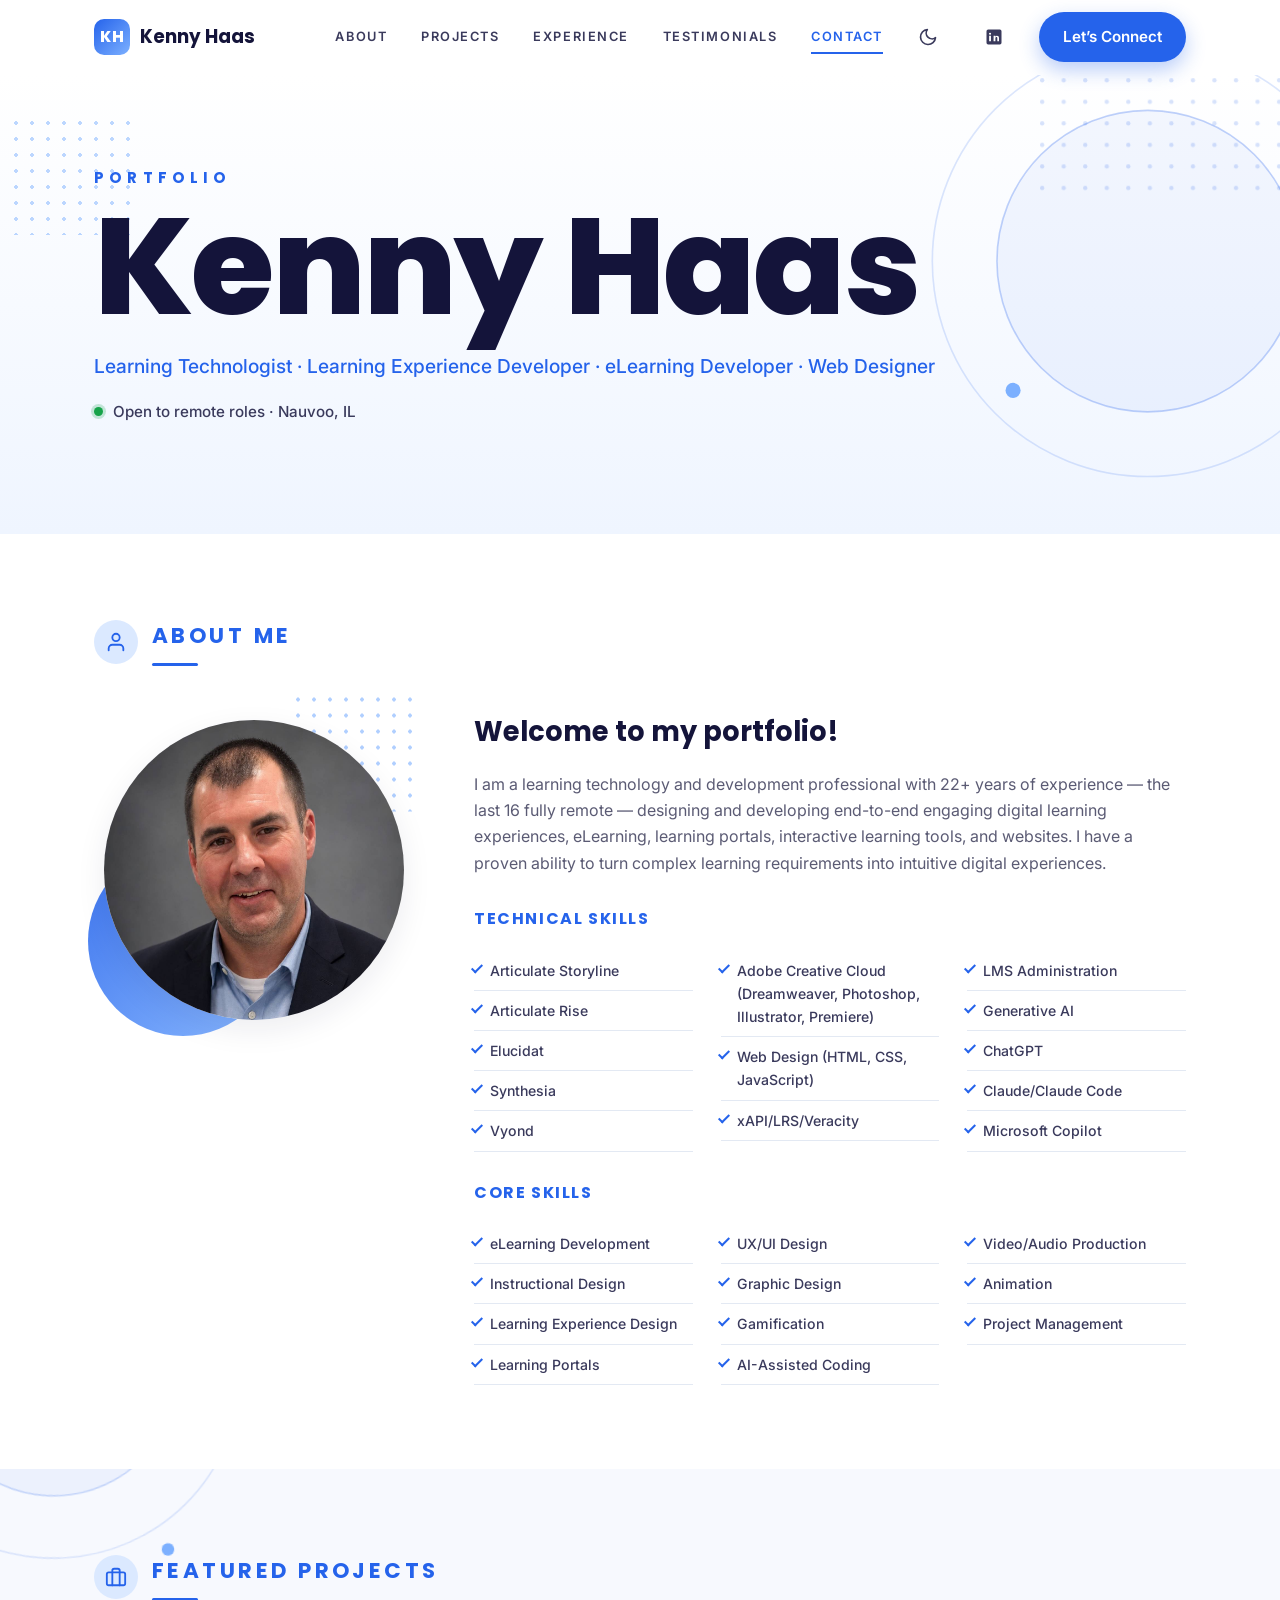
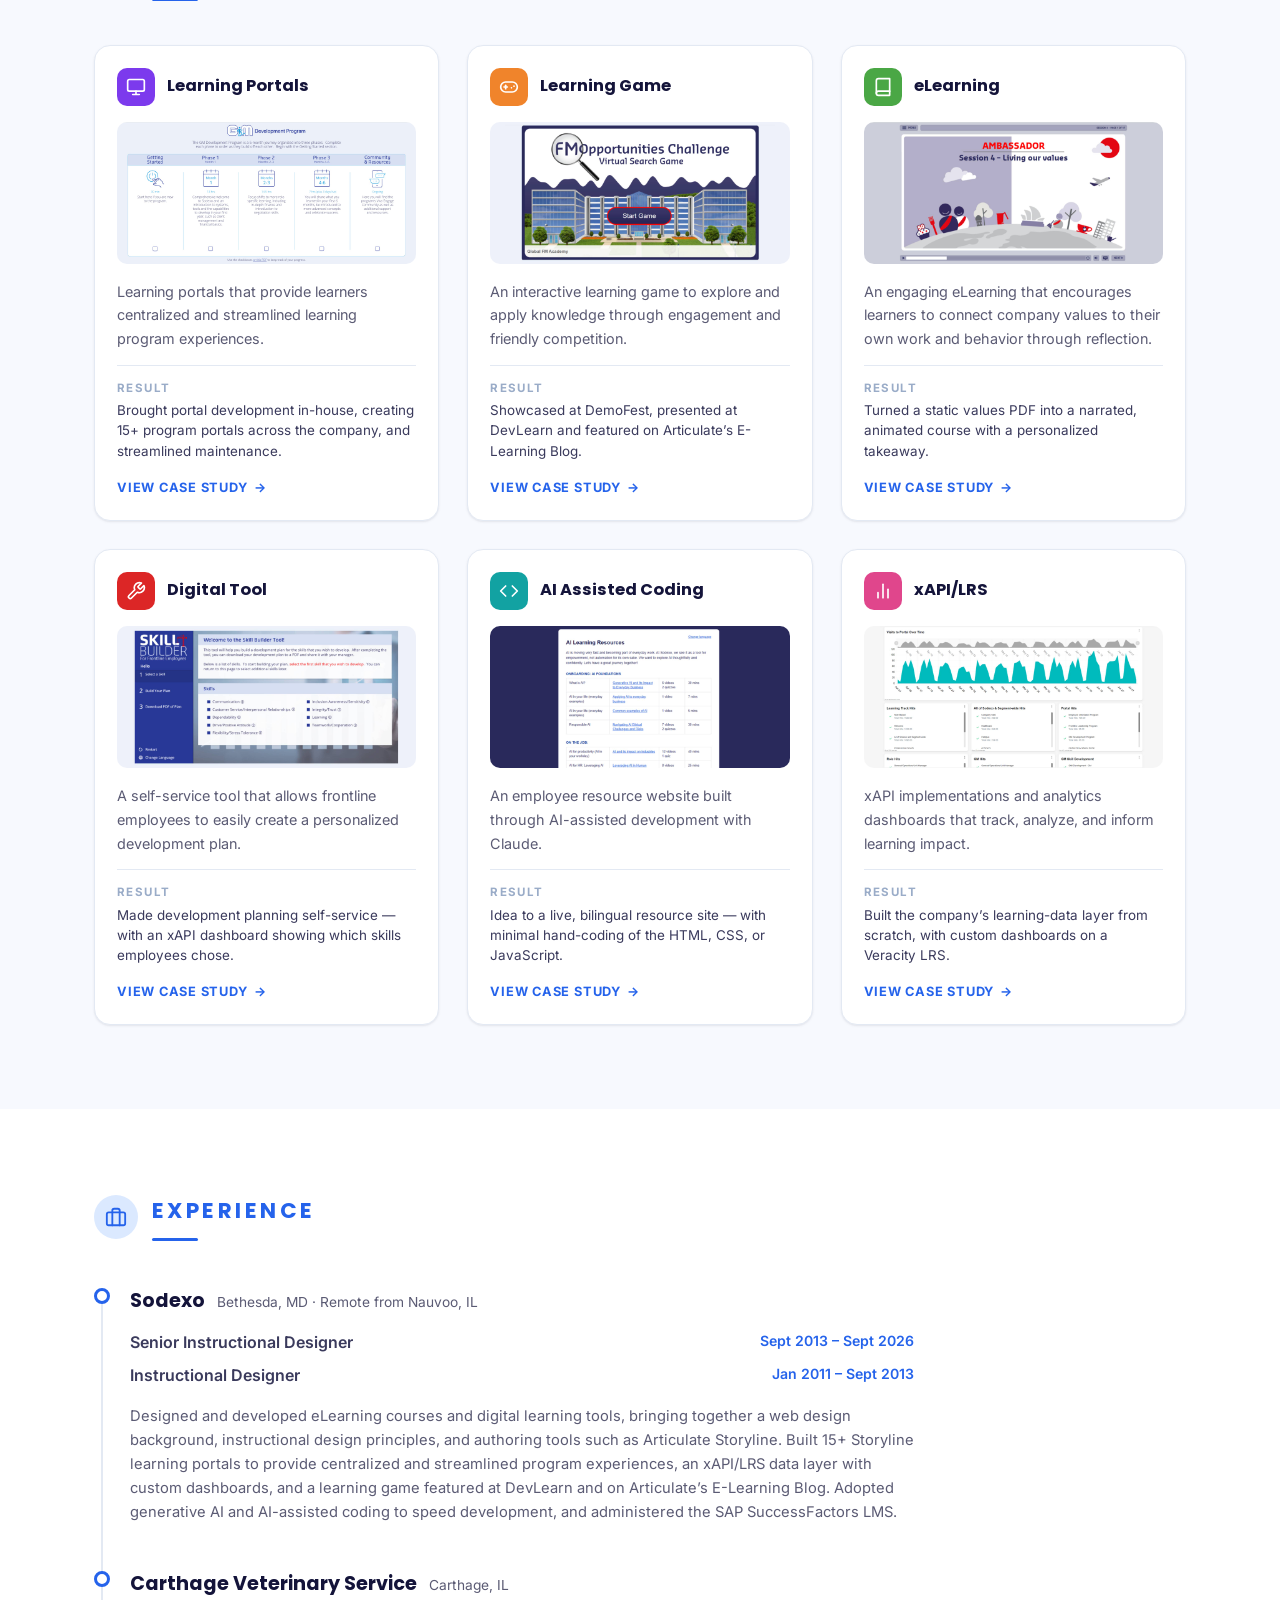
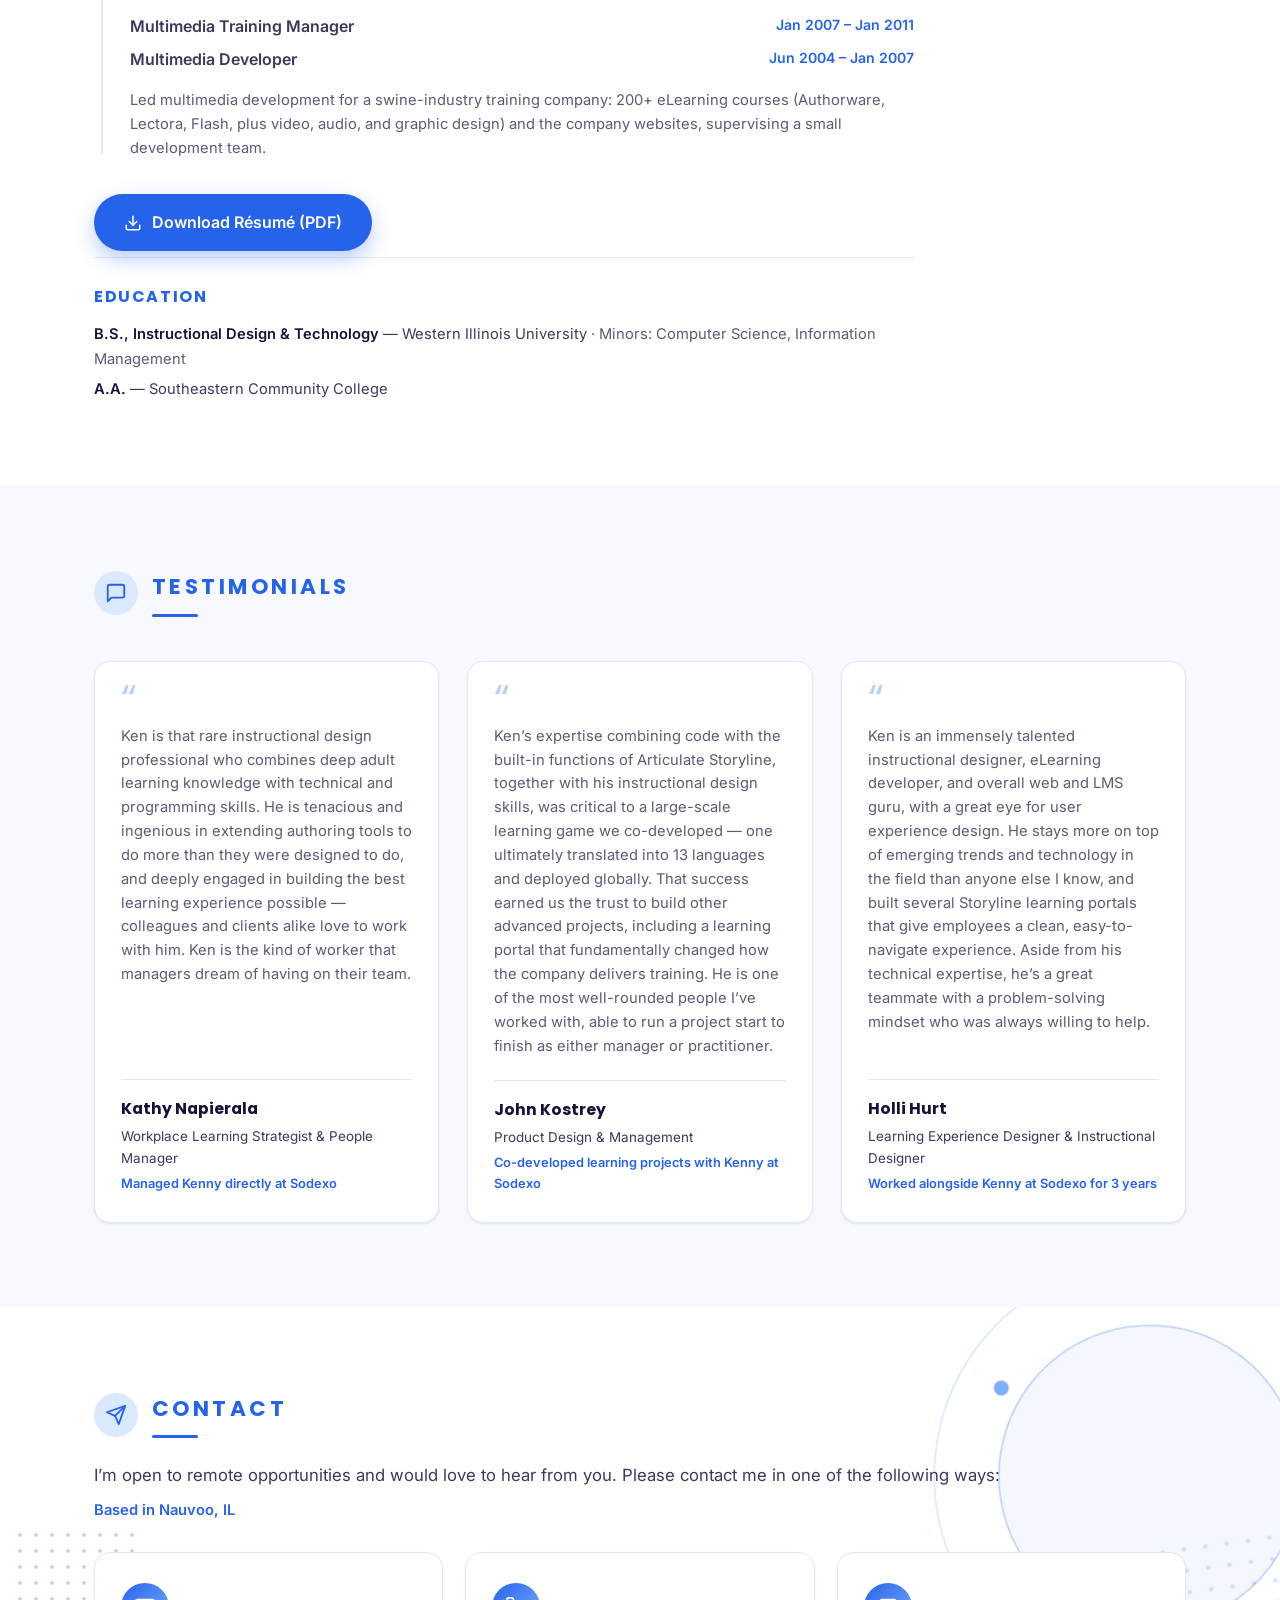
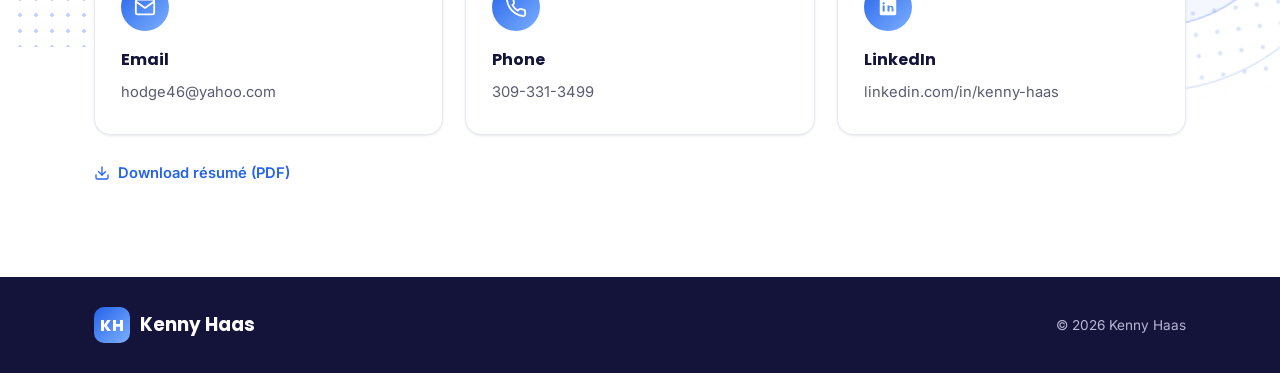
==== commit 825ad88e: "Fix header logo wrapping and tidy mobile details - Header: "Kenny Haas" no longer wraps at any width" ====
--- a/index.html
+++ b/index.html
@@ -3,6 +3,16 @@
 <head>
   <meta charset="UTF-8" />
   <meta name="viewport" content="width=device-width, initial-scale=1.0" />
+
+  <!-- Google tag (gtag.js) -->
+  <script async src="https://www.googletagmanager.com/gtag/js?id=G-B7SGGYEHKS"></script>
+  <script>
+    window.dataLayer = window.dataLayer || [];
+    function gtag(){dataLayer.push(arguments);}
+    gtag('js', new Date());
+    gtag('config', 'G-B7SGGYEHKS');
+  </script>
+
   <title>Kenny Haas &mdash; Learning Technologist &amp; eLearning Developer</title>
   <meta name="description" content="Portfolio of Kenny Haas, a Learning Technologist and eLearning Developer with 22+ years of experience &mdash; the last 16 fully remote &mdash; building eLearning, learning portals, and interactive learning tools. Open to remote roles." />
 
@@ -102,14 +112,14 @@
           <circle class="hd-ring" cx="360" cy="210" r="200" opacity="0.16"></circle>
           <circle class="hd-ring" cx="360" cy="210" r="140" opacity="0.28"></circle>
           <circle class="hd-fill" cx="360" cy="210" r="140" opacity="0.05"></circle>
-          <circle class="hd-fill" cx="500" cy="120" r="12"></circle>
+          <circle class="hd-fill hd-accent" cx="500" cy="120" r="12"></circle>
           <circle class="hd-dot-lt" cx="235" cy="330" r="7"></circle>
         </svg>
       </div>
       <div class="container hero-inner">
         <p class="eyebrow">Portfolio</p>
         <h1 class="hero-name">Kenny Haas</h1>
-        <p class="hero-roles">Learning Technologist &nbsp;|&nbsp; Learning Experience Developer &nbsp;|&nbsp; eLearning Developer &nbsp;|&nbsp; Web Designer</p>
+        <p class="hero-roles">Learning Technologist&nbsp;&middot; Learning Experience Developer&nbsp;&middot; eLearning Developer&nbsp;&middot; Web Designer</p>
         <p class="hero-status">
           <span class="status-dot" aria-hidden="true"></span>
           Open to remote roles &middot; Nauvoo, IL
@@ -193,7 +203,7 @@
           <circle class="pd-ring" cx="130" cy="120" r="180" opacity="0.14"></circle>
           <circle class="pd-ring" cx="130" cy="120" r="120" opacity="0.22"></circle>
           <circle class="pd-fill" cx="130" cy="120" r="120" opacity="0.05"></circle>
-          <circle class="pd-fill" cx="330" cy="150" r="11"></circle>
+          <circle class="pd-fill pd-accent" cx="330" cy="150" r="11"></circle>
           <circle class="pd-dot-lt" cx="215" cy="305" r="6"></circle>
         </svg>
       </div>
@@ -424,7 +434,7 @@
           <circle class="cd-ring" cx="360" cy="250" r="200" opacity="0.16"></circle>
           <circle class="cd-ring" cx="360" cy="250" r="140" opacity="0.28"></circle>
           <circle class="cd-fill" cx="360" cy="250" r="140" opacity="0.05"></circle>
-          <circle class="cd-fill" cx="500" cy="340" r="12"></circle>
+          <circle class="cd-fill cd-accent" cx="500" cy="340" r="12"></circle>
           <circle class="cd-dot-lt" cx="235" cy="150" r="7"></circle>
         </svg>
       </div>
--- a/css/style.css
+++ b/css/style.css
@@ -168,7 +168,16 @@
   height: 74px;
 }
 
-.logo { display: inline-flex; align-items: center; gap: 10px; font-family: var(--font-head); }
+.logo {
+  display: inline-flex;
+  align-items: center;
+  gap: 10px;
+  font-family: var(--font-head);
+  flex-shrink: 0;
+  transition: transform .18s var(--ease);
+}
+.logo:hover { transform: translateY(-2px); }
+.logo:active { transform: translateY(0) scale(.98); }
 .logo-badge {
   display: grid;
   place-items: center;
@@ -180,7 +189,7 @@
   font-size: .95rem;
   letter-spacing: .5px;
 }
-.logo-text { font-weight: 700; font-size: 1.15rem; color: var(--ink); }
+.logo-text { font-weight: 700; font-size: 1.15rem; color: var(--ink); white-space: nowrap; }
 
 .main-nav {
   display: flex;
@@ -210,13 +219,22 @@
 .main-nav a:hover::after,
 .main-nav a.is-active::after { width: 100%; }
 
+/* Below ~1120px the full desktop header runs out of room and the "Kenny Haas"
+   logo starts wrapping. Drop the CTA (Contact is still in the nav) and tighten
+   the header/nav spacing so it stays on one line down to the mobile breakpoint. */
+@media (max-width: 1120px) {
+  .header-cta { display: none; }
+  .header-inner { gap: 16px; }
+  .main-nav { gap: 22px; }
+}
+
 .header-cta { flex-shrink: 0; }
 
 .header-social {
   display: grid;
   place-items: center;
-  width: 38px;
-  height: 38px;
+  width: 42px;
+  height: 42px;
   border-radius: 10px;
   color: var(--ink-soft);
   flex-shrink: 0;
@@ -228,8 +246,8 @@
 .theme-toggle {
   display: grid;
   place-items: center;
-  width: 38px;
-  height: 38px;
+  width: 42px;
+  height: 42px;
   border: none;
   border-radius: 10px;
   background: transparent;
@@ -324,6 +342,13 @@
   .hero-deco { top: -24px; right: -30px; width: min(64vw, 360px); }
   .contact-deco { right: -30px; bottom: -40px; width: min(64vw, 360px); }
   .projects-deco { left: -50px; top: -30px; width: min(66vw, 360px); }
+  /* on phones these small floating dots crowd the headings and read like stray punctuation */
+  .hero-deco .hd-accent,
+  .hero-deco .hd-dot-lt,
+  .projects-deco .pd-accent,
+  .projects-deco .pd-dot-lt,
+  .contact-deco .cd-accent,
+  .contact-deco .cd-dot-lt { display: none; }
 }
 
 /* ---------- Hero ---------- */
@@ -346,7 +371,7 @@
   font-family: var(--font-head);
   font-weight: 800;
   color: var(--ink);
-  font-size: clamp(3.4rem, 11vw, 8.5rem);
+  font-size: clamp(2.4rem, 11vw, 8.5rem);
   line-height: .98;
   letter-spacing: -.02em;
 }
@@ -728,7 +753,7 @@
 .project-result-label {
   display: block;
   margin-bottom: 3px;
-  font-size: .66rem;
+  font-size: .72rem;
   font-weight: 700;
   letter-spacing: .12em;
   text-transform: uppercase;
@@ -835,14 +860,25 @@
   display: inline-flex;
   align-items: center;
   gap: 8px;
-  margin-top: 26px;
+  margin-top: 18px;
+  padding: 8px 0;
   font-size: .92rem;
   font-weight: 600;
   color: var(--brand);
-  transition: gap .18s var(--ease), color .18s var(--ease);
 }
 .contact-resume svg { width: 16px; height: 16px; }
-.contact-resume:hover { gap: 12px; color: var(--brand-dark); }
+/* transform-based slide (smoother than animating flex `gap`); scoped so it
+   beats the .reveal class transition that JS adds to this link */
+.section-contact .contact-resume {
+  transition: transform .2s var(--ease), color .2s var(--ease);
+}
+.section-contact .contact-resume.reveal:not(.is-visible) {
+  transition: opacity .6s var(--ease), transform .6s var(--ease);
+}
+.section-contact .contact-resume:hover {
+  transform: translateX(4px);
+  color: var(--brand-dark);
+}
 .contact-grid {
   display: grid;
   grid-template-columns: repeat(3, 1fr);
@@ -1016,6 +1052,22 @@
   opacity: 1;
   transform: none;
 }
+/* Once the hero intro is done, the back link uses a snappy transform slide on
+   hover (specificity here beats the .intro-in transform reset above);
+   it points back, so it nudges left */
+.js .cs-hero .cs-back.intro-in {
+  transition: transform .2s var(--ease), color .2s var(--ease);
+}
+.js .cs-hero .cs-back:hover {
+  transform: translateX(-4px);
+  color: var(--brand-dark);
+}
+/* Restore the CTA button's hover lift past the .intro-in transform reset */
+.js .cs-hero .cs-cta.intro-in {
+  transition: transform .18s var(--ease), box-shadow .18s var(--ease), background .18s var(--ease);
+}
+.js .cs-hero .cs-cta:hover { transform: translateY(-2px); }
+.js .cs-hero .cs-cta:active { transform: translateY(0) scale(.97); }
 
 /* ---------- In-page PDF viewer ---------- */
 body.pdf-open { overflow: hidden; }
@@ -1142,8 +1194,9 @@
   .photo-frame { width: 240px; height: 240px; }
 }
 
-@media (max-width: 780px) {
-  .header-cta { display: none; }
+/* Header collapses to the hamburger menu earlier than the page layout does, so
+   the desktop nav never gets cramped enough to wrap the "Kenny Haas" logo. */
+@media (max-width: 900px) {
   .nav-toggle { display: flex; }
   .header-social { margin-left: auto; }
   .main-nav {
@@ -1164,7 +1217,9 @@
   .main-nav a { padding: 14px 0; border-bottom: 1px solid var(--line); width: 100%; }
   .main-nav a:last-child { border-bottom: none; }
   .main-nav a::after { display: none; }
-
+}
+
+@media (max-width: 780px) {
   .section { padding: 60px 0; }
   .hero { padding: 64px 0 78px; }
 
@@ -1227,6 +1282,8 @@
 }
 @media (max-width: 780px) {
   .cs-hero .hero-deco { width: min(64vw, 320px); top: -40px; right: -34px; }
+  /* the dot grid sits right under the back link at phone width — drop it, the rings carry the decoration */
+  .cs-hero .dot-grid-hero { display: none; }
 }
 .cs-back {
   display: inline-flex;
@@ -1238,9 +1295,9 @@
   text-transform: uppercase;
   color: var(--brand);
   margin-bottom: 24px;
-  transition: gap .18s var(--ease), color .18s var(--ease);
-}
-.cs-back:hover { gap: 13px; color: var(--brand-dark); }
+  transition: transform .2s var(--ease), color .2s var(--ease);
+}
+.cs-back:hover { transform: translateX(-4px); color: var(--brand-dark); }
 .cs-eyebrow {
   font-size: .7rem;
   font-weight: 700;
@@ -1356,6 +1413,10 @@
 /* small / low-res screenshots: keep them compact and centered, never upscaled */
 .cs-img--sm {
   max-width: 480px;
+  margin-inline: auto;
+}
+.cs-img--md {
+  max-width: 660px;
   margin-inline: auto;
 }
 /* when a real image is present, hide the placeholder box... */
@@ -1425,6 +1486,8 @@
 }
 @media (max-width: 600px) {
   .cs-flow { flex-direction: column; gap: 26px; }
+  /* stacked: let each step shrink to its content instead of the 110px flex-basis */
+  .cs-flow .cs-step { flex: 0 0 auto; }
   .cs-flow .cs-step:not(:last-child)::after {
     content: "\2193";
     right: 50%;
@@ -1494,9 +1557,11 @@
   display: inline-flex;
   align-items: center;
   gap: 8px;
-  transition: gap .18s var(--ease), color .18s var(--ease);
-}
-.cs-pager a:hover { color: var(--brand-dark); }
+  transition: transform .2s var(--ease), color .2s var(--ease);
+}
+.cs-pager a:hover { transform: translateX(4px); color: var(--brand-dark); }
+/* the "All projects" link points back, so it nudges left */
+.cs-pager a:first-child:hover { transform: translateX(-4px); }
 
 .cs-reveal {
   opacity: 0;
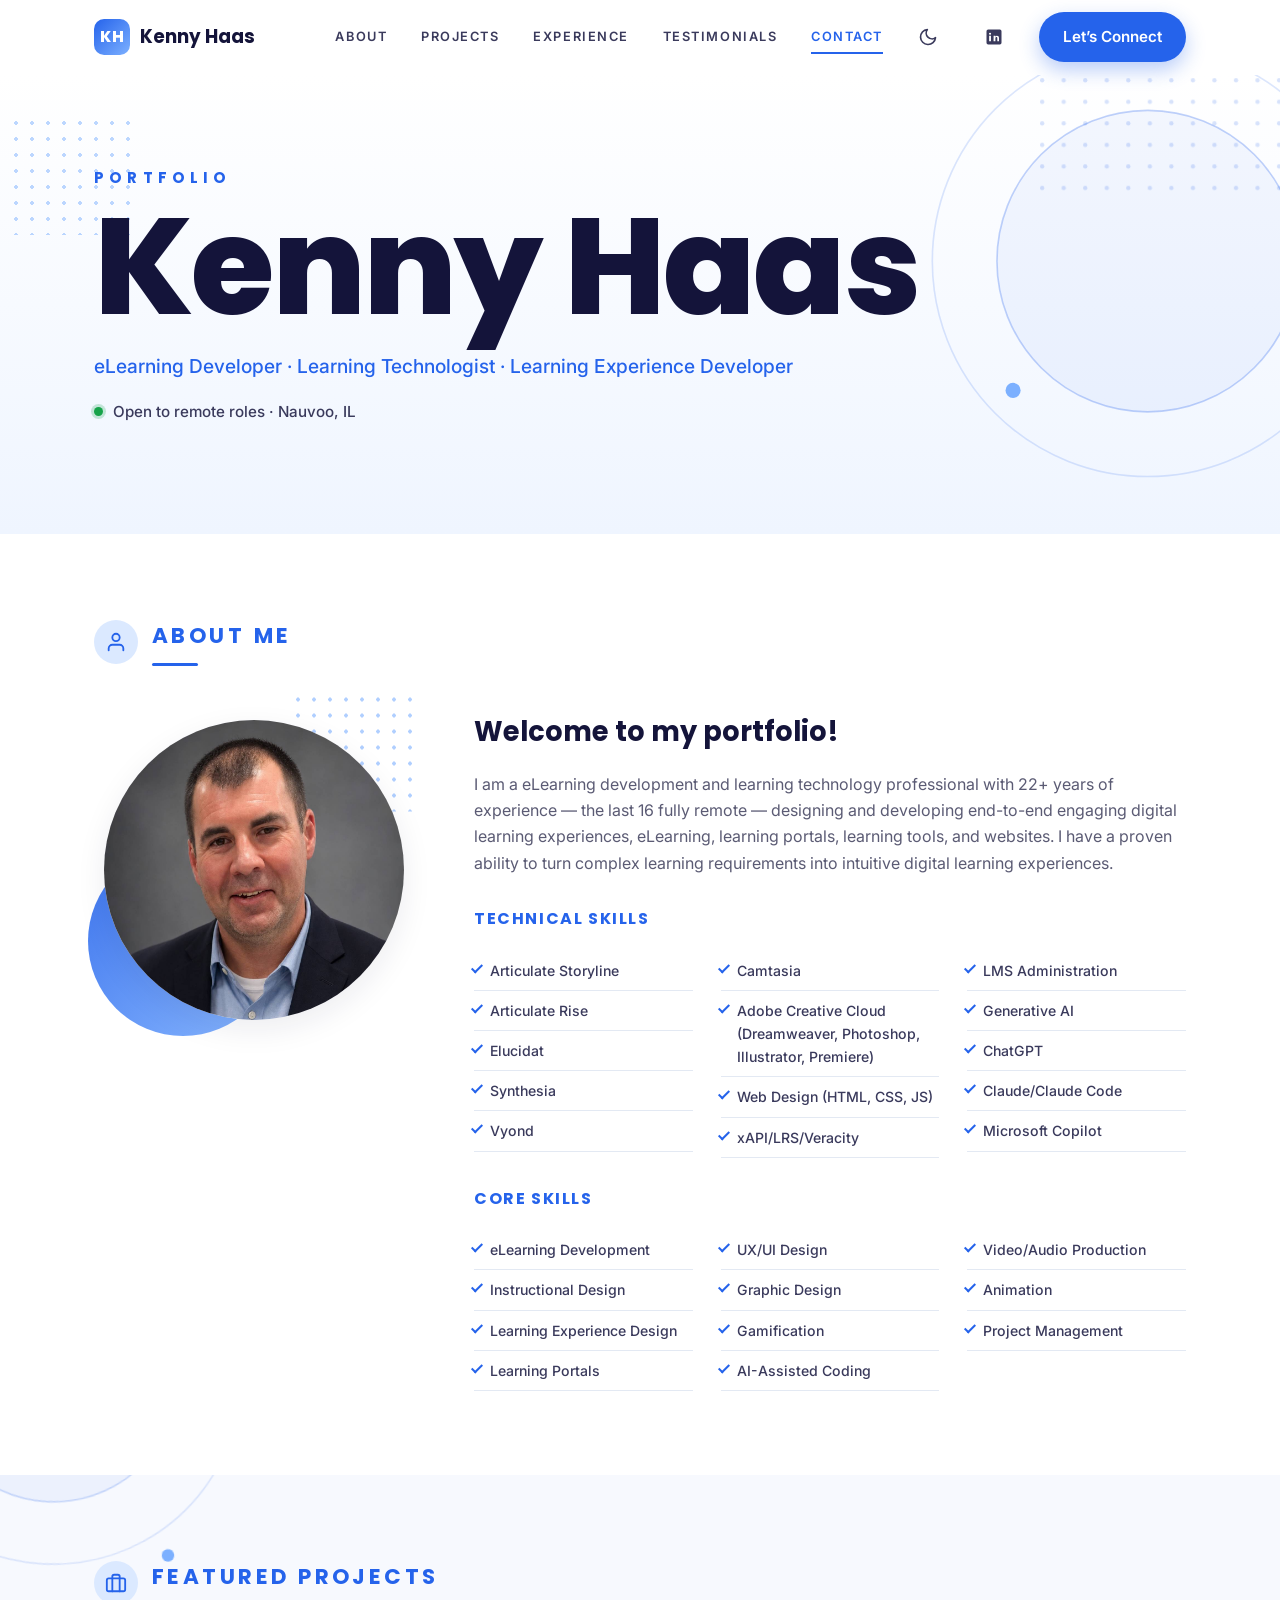
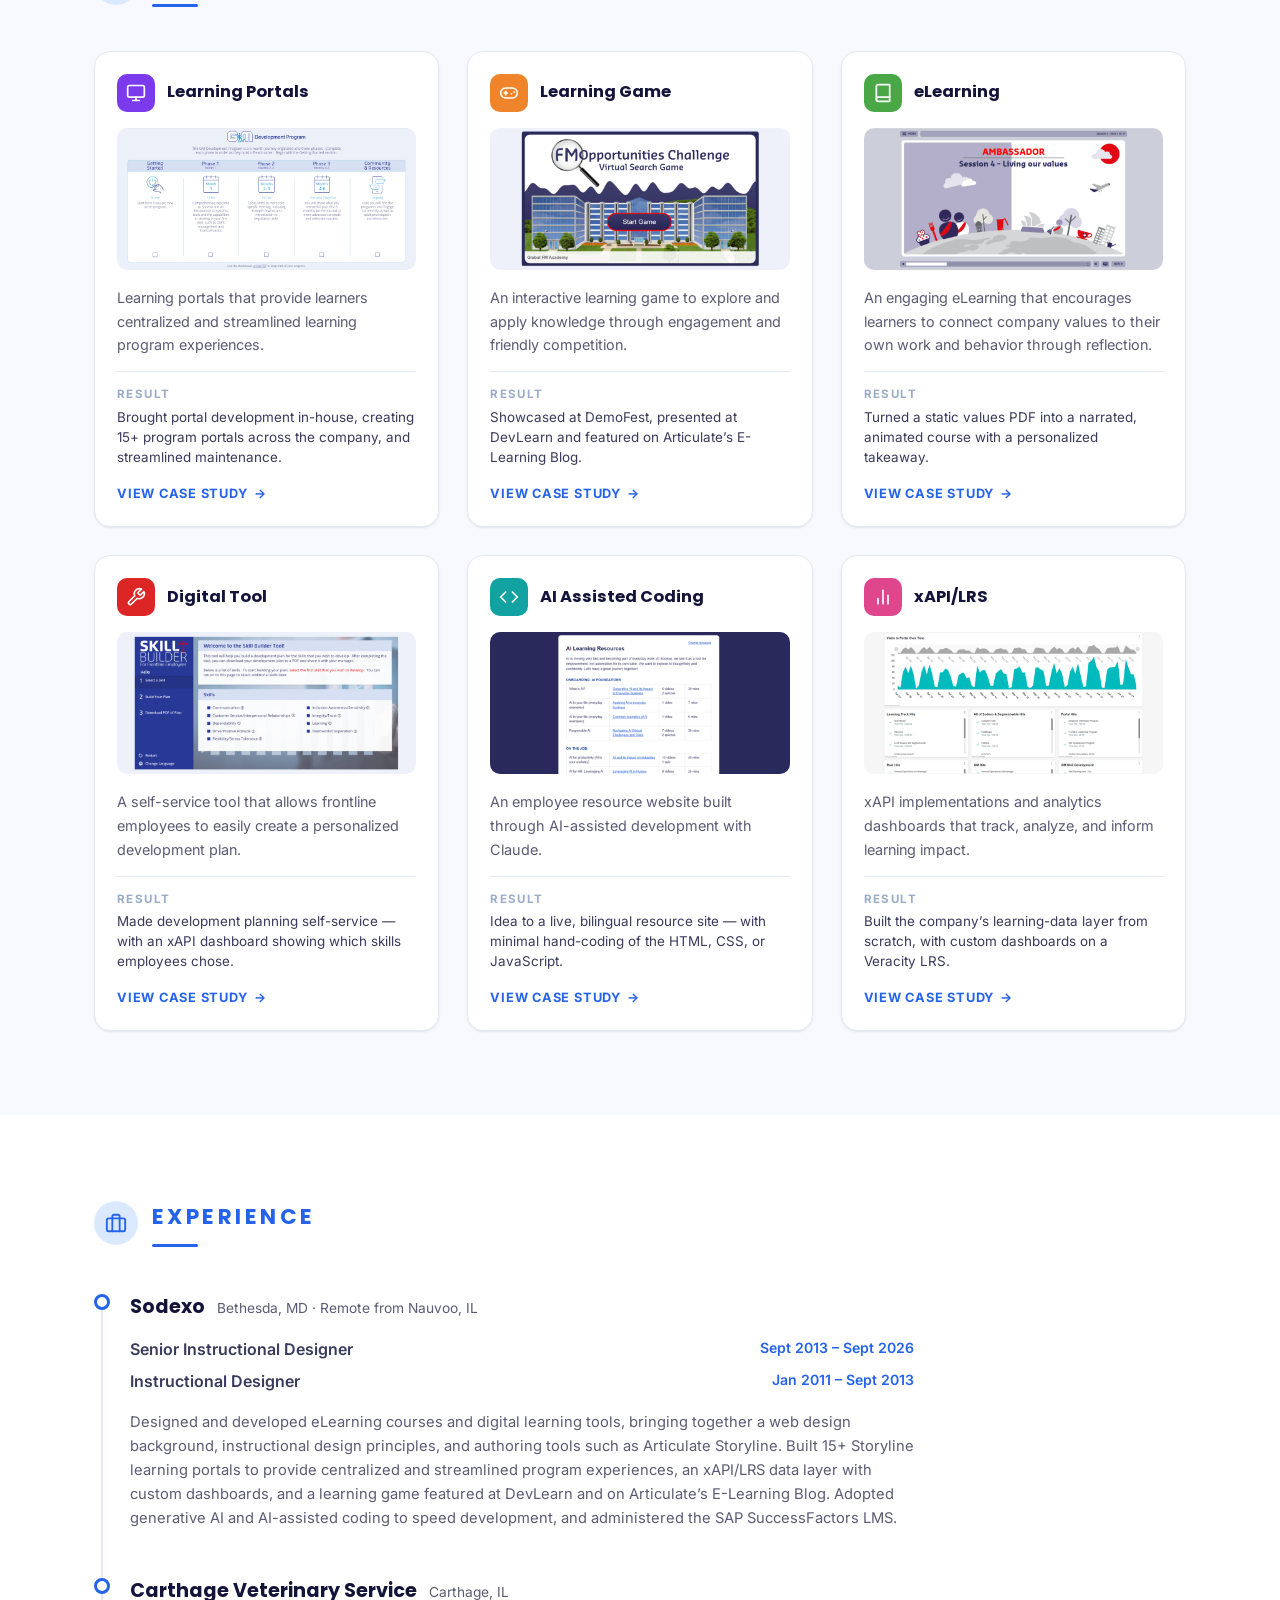
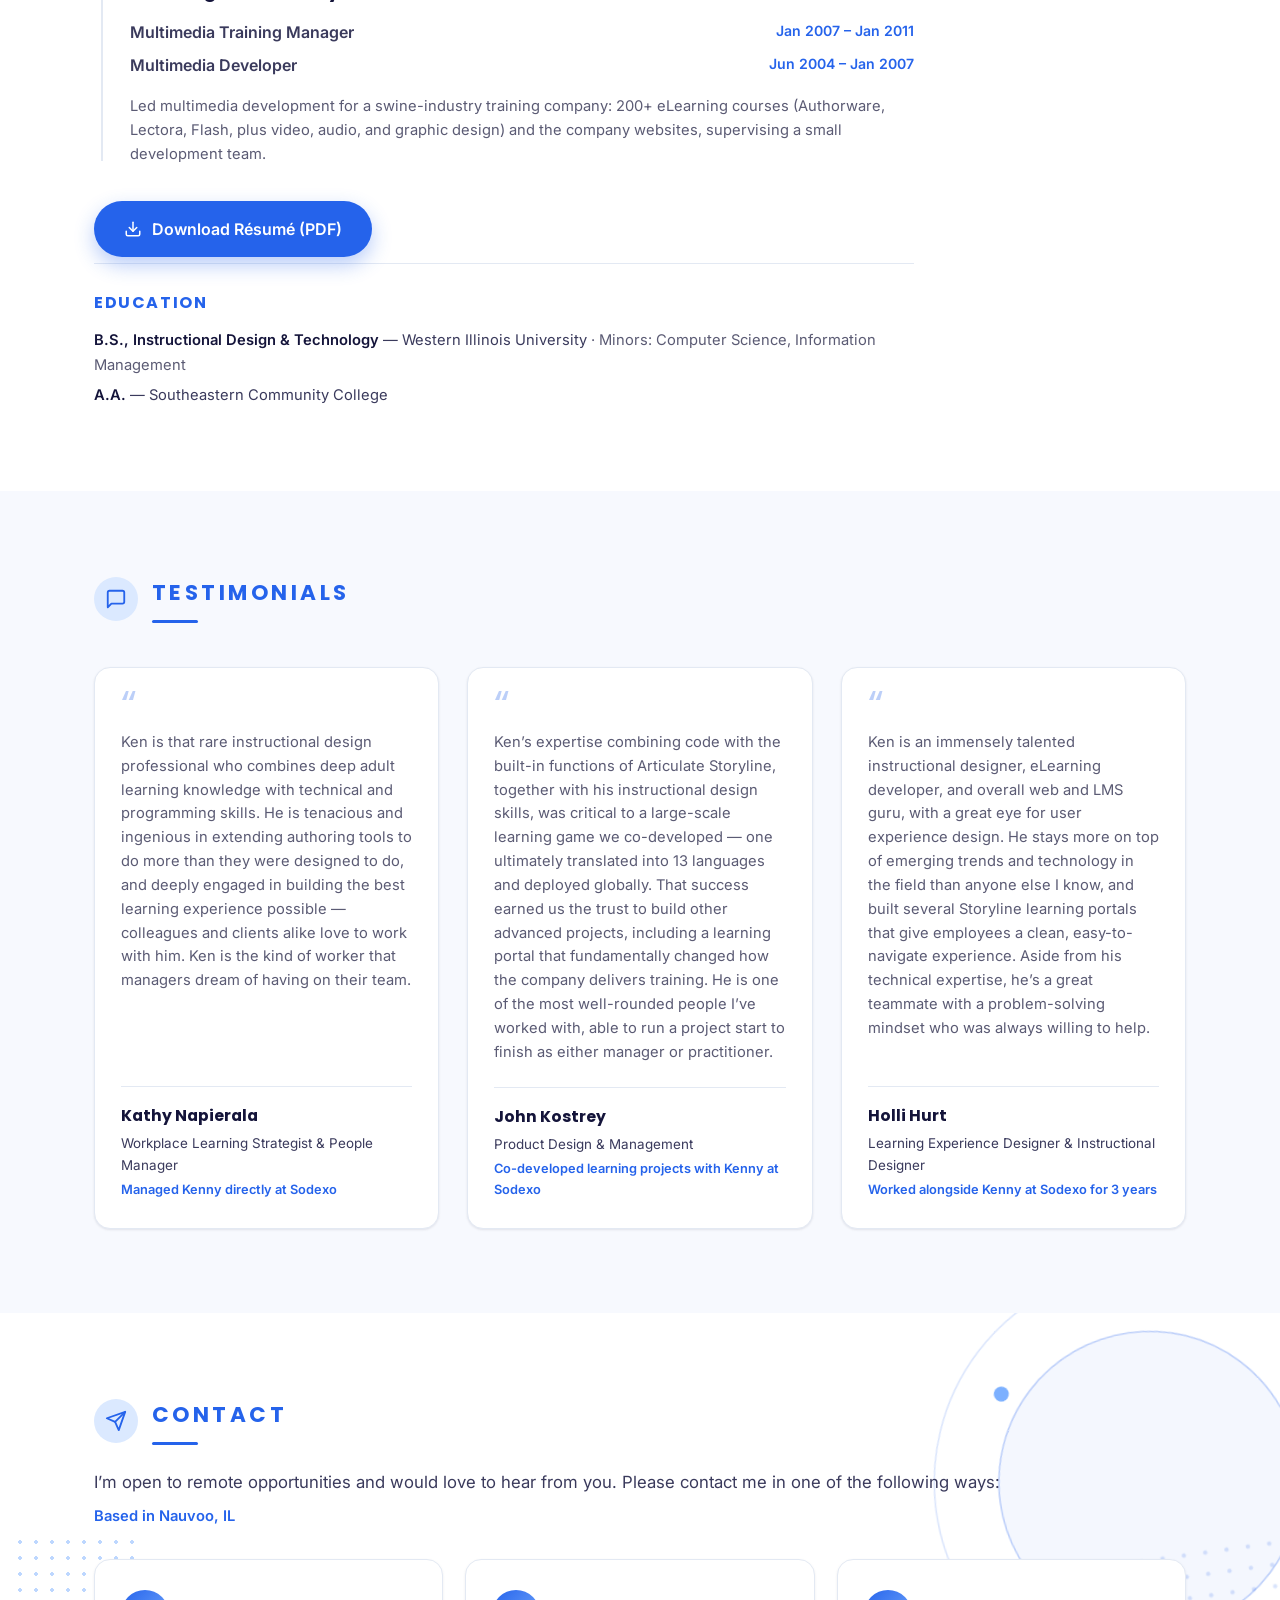
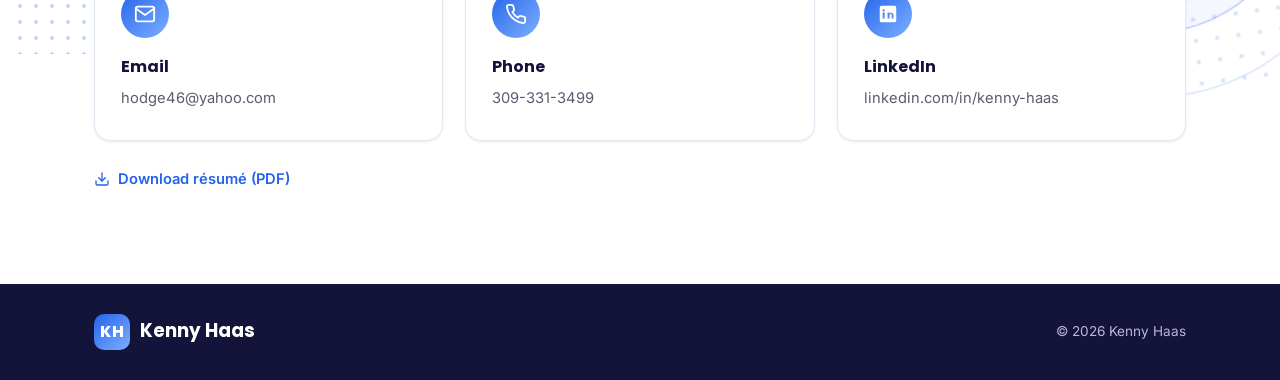
==== commit fdf94dc2: "Update job titles site-wide, add Camtasia, refresh OG card and resume - Hero, page <title>/OG/Twitte" ====
--- a/index.html
+++ b/index.html
@@ -13,8 +13,8 @@
     gtag('config', 'G-B7SGGYEHKS');
   </script>
 
-  <title>Kenny Haas &mdash; Learning Technologist &amp; eLearning Developer</title>
-  <meta name="description" content="Portfolio of Kenny Haas, a Learning Technologist and eLearning Developer with 22+ years of experience &mdash; the last 16 fully remote &mdash; building eLearning, learning portals, and interactive learning tools. Open to remote roles." />
+  <title>Kenny Haas &mdash; eLearning Developer &amp; Learning Technologist</title>
+  <meta name="description" content="Portfolio of Kenny Haas, an eLearning Developer and Learning Technologist with 22+ years of experience &mdash; the last 16 fully remote &mdash; building eLearning, learning portals, and interactive learning tools. Open to remote roles." />
 
   <link rel="canonical" href="https://www.klhaas.com/" />
 
@@ -22,15 +22,15 @@
        Drop a 1200x630 image at assets/img/og-image.png (see assets/og-image-template.html). -->
   <meta property="og:type" content="website" />
   <meta property="og:url" content="https://www.klhaas.com/" />
-  <meta property="og:title" content="Kenny Haas &mdash; Learning Technologist &amp; eLearning Developer" />
+  <meta property="og:title" content="Kenny Haas &mdash; eLearning Developer &amp; Learning Technologist" />
   <meta property="og:description" content="22+ years designing and building eLearning, learning portals, and interactive learning tools &mdash; the last 16 fully remote. Open to remote roles." />
   <meta property="og:image" content="https://www.klhaas.com/assets/img/og-image.png" />
   <meta property="og:image:width" content="1200" />
   <meta property="og:image:height" content="630" />
-  <meta property="og:image:alt" content="Kenny Haas &mdash; Learning Technologist &amp; eLearning Developer" />
+  <meta property="og:image:alt" content="Kenny Haas &mdash; eLearning Developer &amp; Learning Technologist" />
   <meta name="twitter:card" content="summary_large_image" />
   <meta name="twitter:url" content="https://www.klhaas.com/" />
-  <meta name="twitter:title" content="Kenny Haas &mdash; Learning Technologist &amp; eLearning Developer" />
+  <meta name="twitter:title" content="Kenny Haas &mdash; eLearning Developer &amp; Learning Technologist" />
   <meta name="twitter:description" content="22+ years designing and building eLearning, learning portals, and interactive learning tools &mdash; the last 16 fully remote. Open to remote roles." />
   <meta name="twitter:image" content="https://www.klhaas.com/assets/img/og-image.png" />
 
@@ -119,7 +119,7 @@
       <div class="container hero-inner">
         <p class="eyebrow">Portfolio</p>
         <h1 class="hero-name">Kenny Haas</h1>
-        <p class="hero-roles">Learning Technologist&nbsp;&middot; Learning Experience Developer&nbsp;&middot; eLearning Developer&nbsp;&middot; Web Designer</p>
+        <p class="hero-roles">eLearning Developer&nbsp;&middot; Learning Technologist&nbsp;&middot; Learning Experience Developer</p>
         <p class="hero-status">
           <span class="status-dot" aria-hidden="true"></span>
           Open to remote roles &middot; Nauvoo, IL
@@ -153,7 +153,7 @@
           <div class="about-body">
             <h3>Welcome to my portfolio!</h3>
 
-            <p>I am a learning technology and development professional with 22+ years of experience &mdash; the last 16 fully remote &mdash; designing and developing end-to-end engaging digital learning experiences, eLearning, learning portals, interactive learning tools, and websites.  I have a proven ability to turn complex learning requirements into intuitive digital experiences.</p>
+            <p>I am a eLearning development and learning technology professional with 22+ years of experience &mdash; the last 16 fully remote &mdash; designing and developing end-to-end engaging digital learning experiences, eLearning, learning portals, learning tools, and websites.  I have a proven ability to turn complex learning requirements into intuitive digital learning experiences.</p>
 
             <div class="skills">
               <div class="skills-group">
@@ -164,8 +164,9 @@
                   <li>Elucidat</li>
                   <li>Synthesia</li>
                   <li>Vyond</li>
+                  <li>Camtasia</li>
                   <li>Adobe Creative Cloud (Dreamweaver, Photoshop, Illustrator, Premiere)</li>
-                  <li>Web Design (HTML, CSS, JavaScript)</li>
+                  <li>Web Design (HTML, CSS, JS)</li>
                   <li>xAPI/LRS/Veracity</li>
                   <li>LMS Administration</li>
                   <li>Generative AI</li>
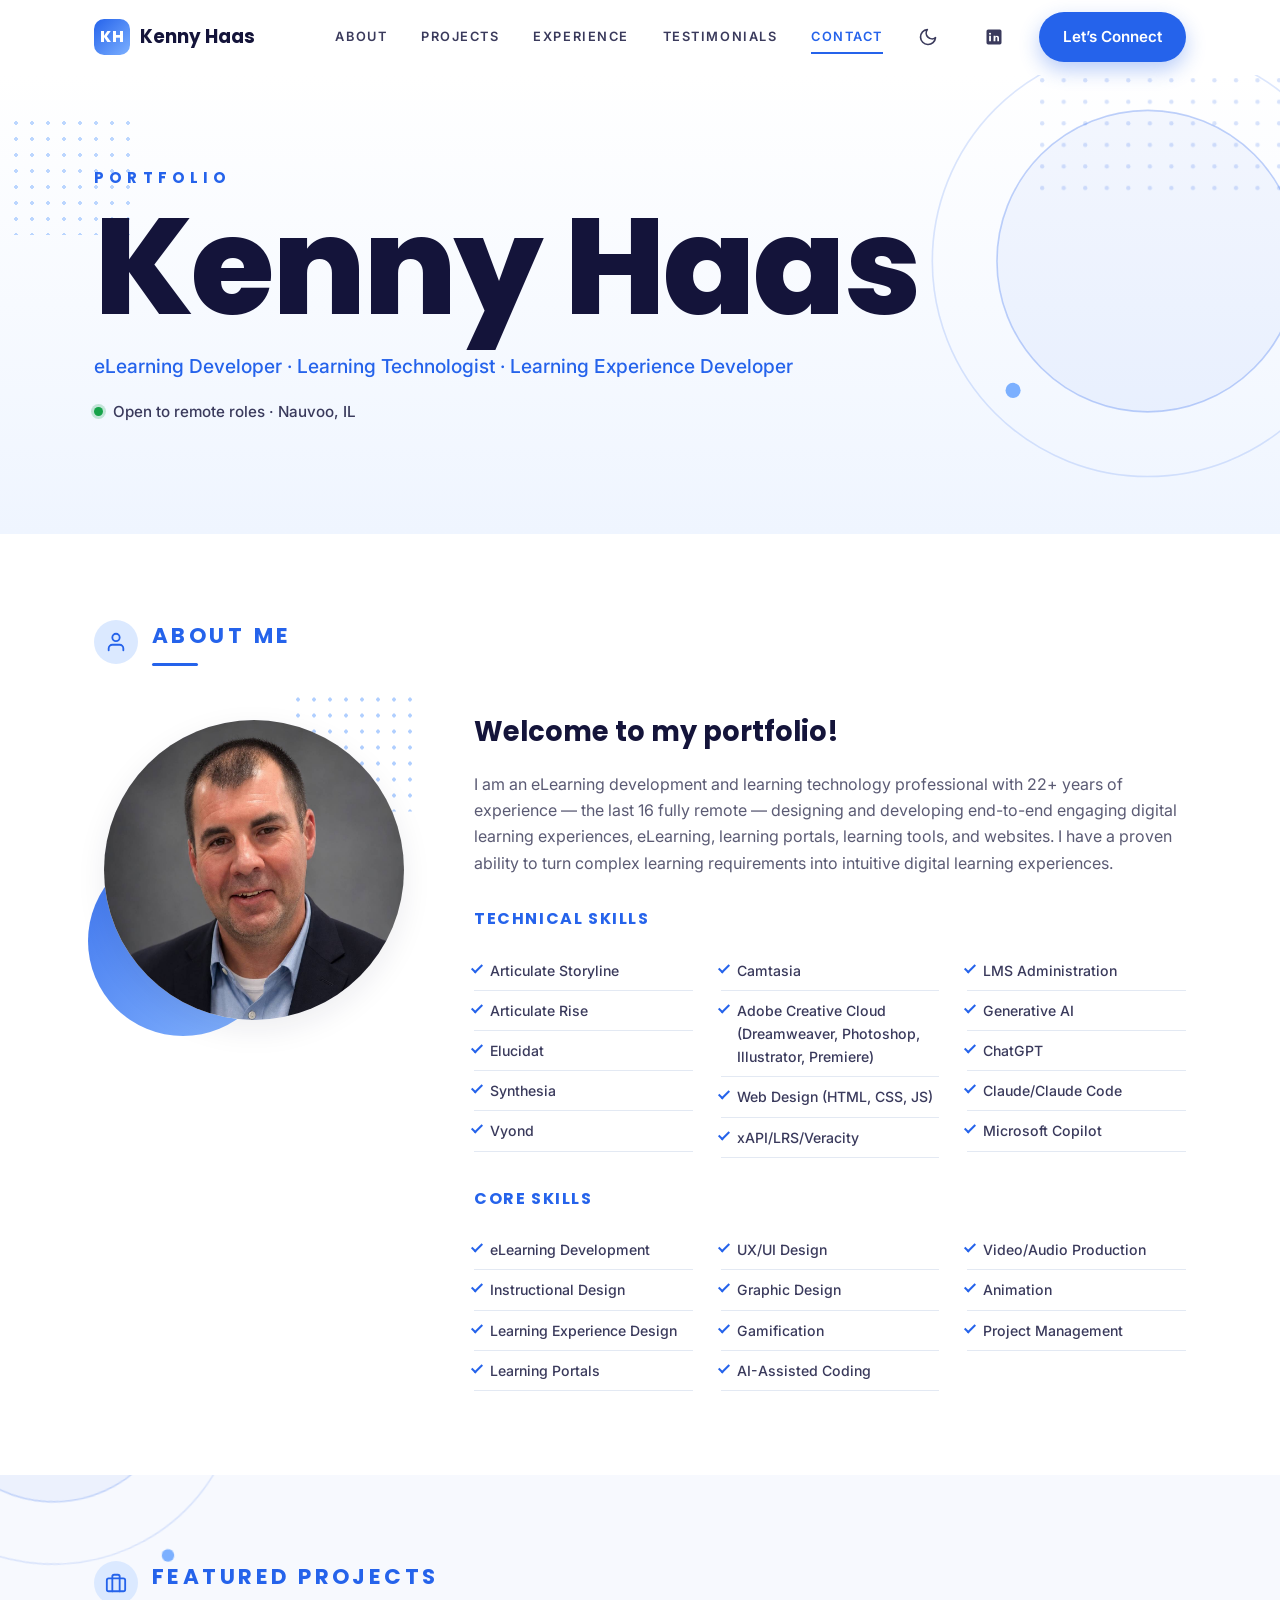
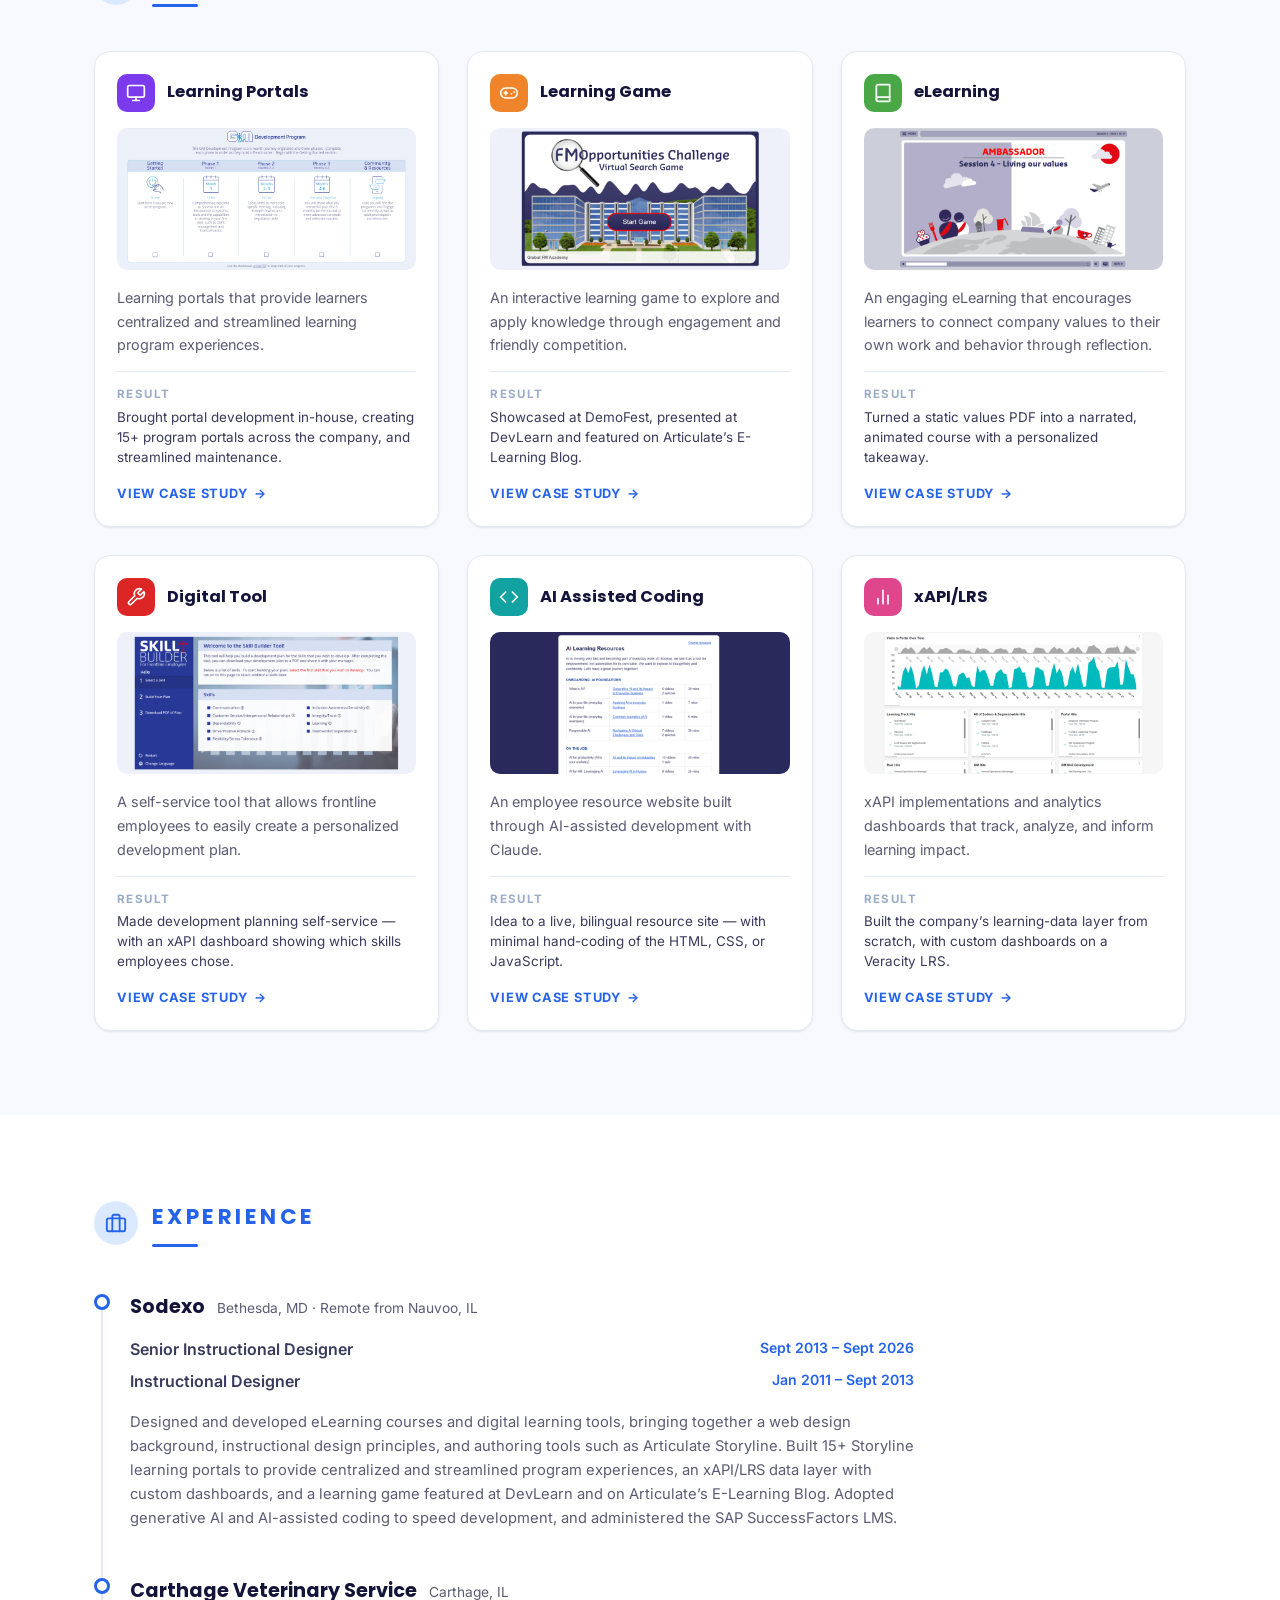
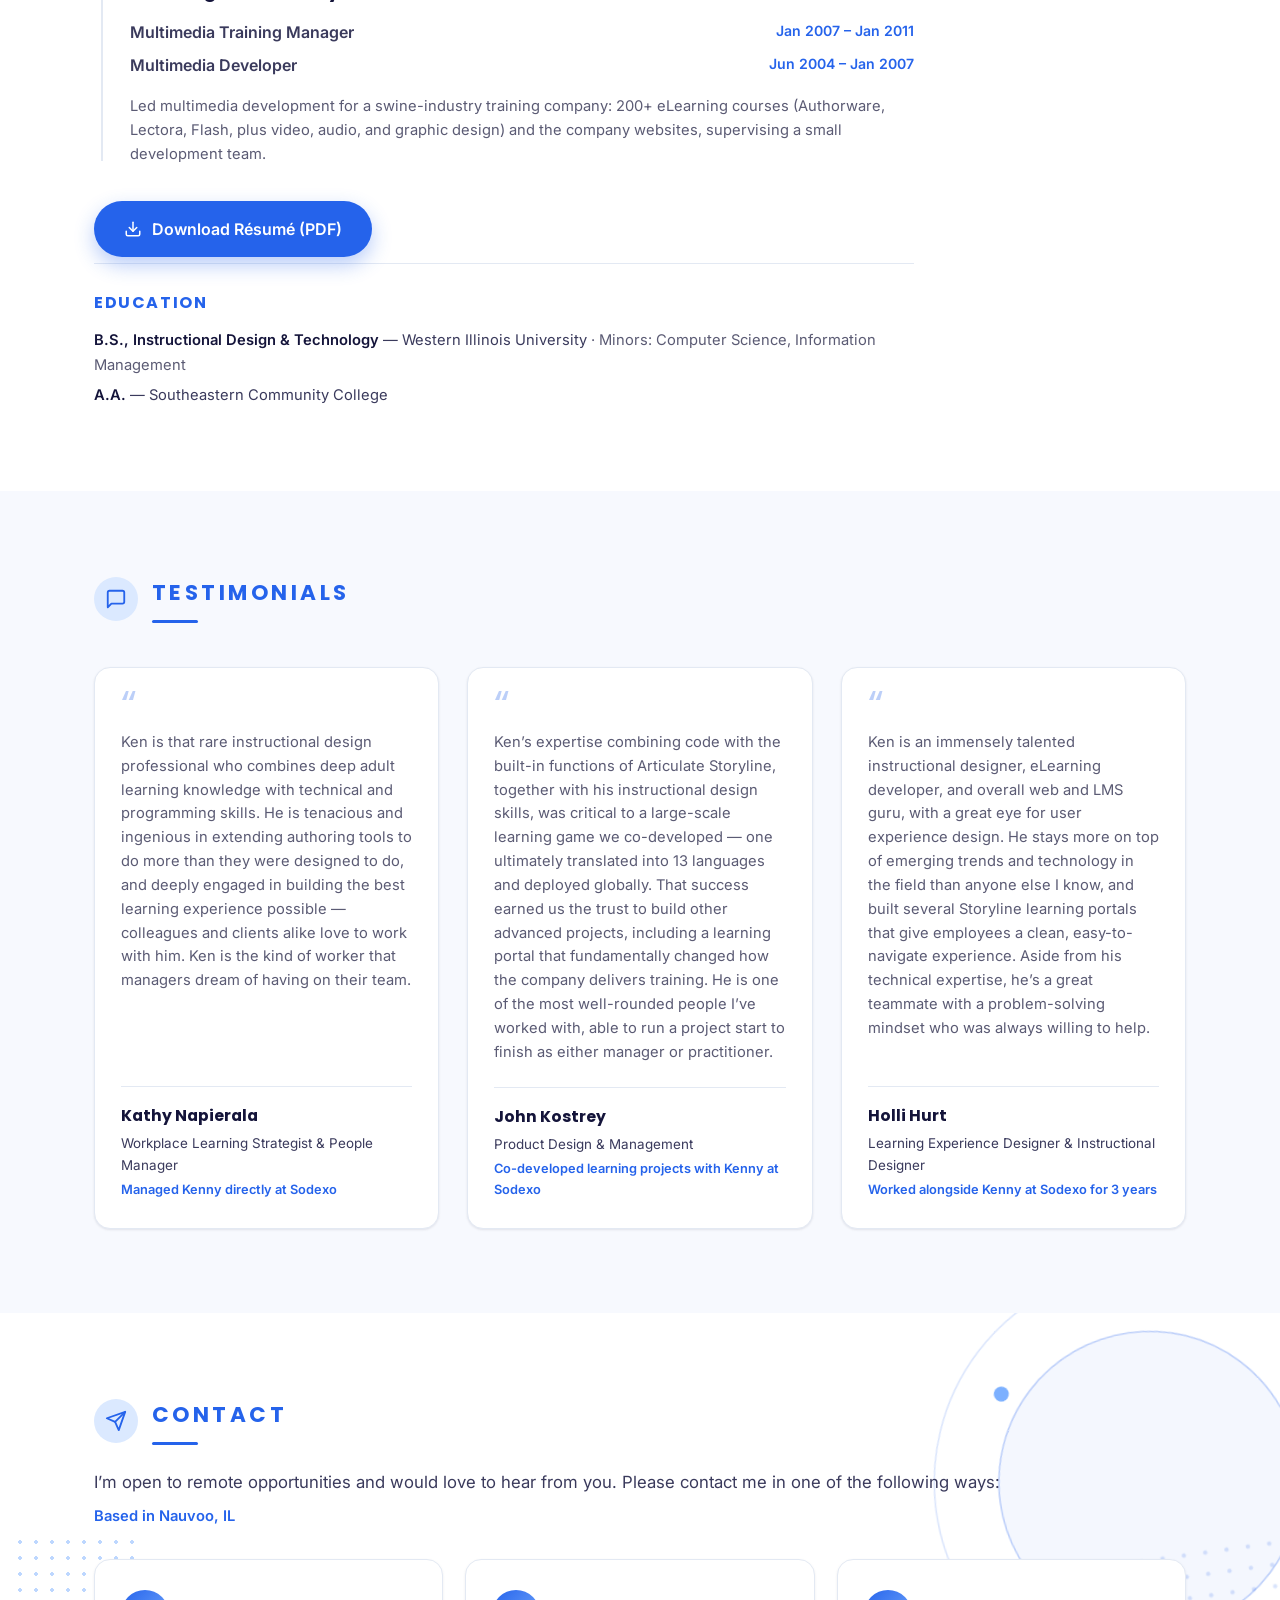
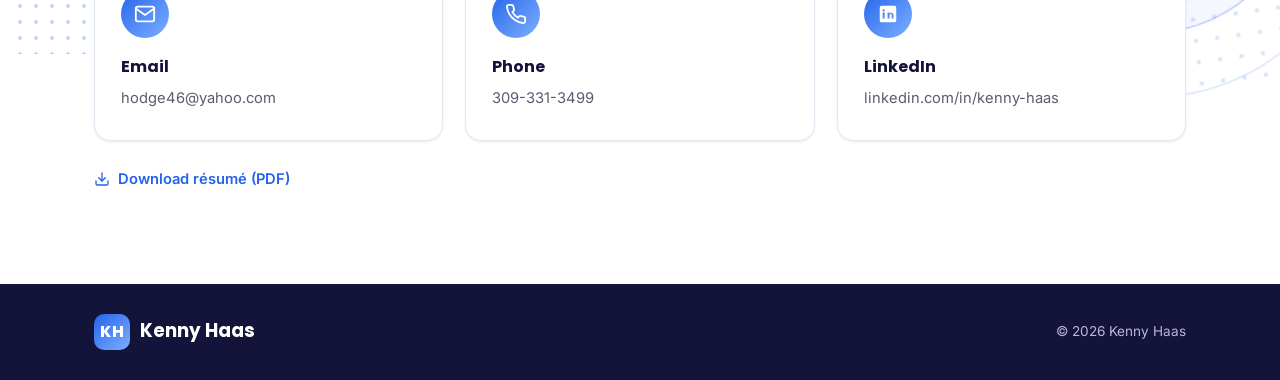
==== commit d890d4e7: "Fix grammar in About intro ("a eLearning" -> "an eLearning") Co-Authored-By: Claude Sonnet 5.5 <nore" ====
--- a/index.html
+++ b/index.html
@@ -153,7 +153,7 @@
           <div class="about-body">
             <h3>Welcome to my portfolio!</h3>
 
-            <p>I am a eLearning development and learning technology professional with 22+ years of experience &mdash; the last 16 fully remote &mdash; designing and developing end-to-end engaging digital learning experiences, eLearning, learning portals, learning tools, and websites.  I have a proven ability to turn complex learning requirements into intuitive digital learning experiences.</p>
+            <p>I am an eLearning development and learning technology professional with 22+ years of experience &mdash; the last 16 fully remote &mdash; designing and developing end-to-end engaging digital learning experiences, eLearning, learning portals, learning tools, and websites.  I have a proven ability to turn complex learning requirements into intuitive digital learning experiences.</p>
 
             <div class="skills">
               <div class="skills-group">
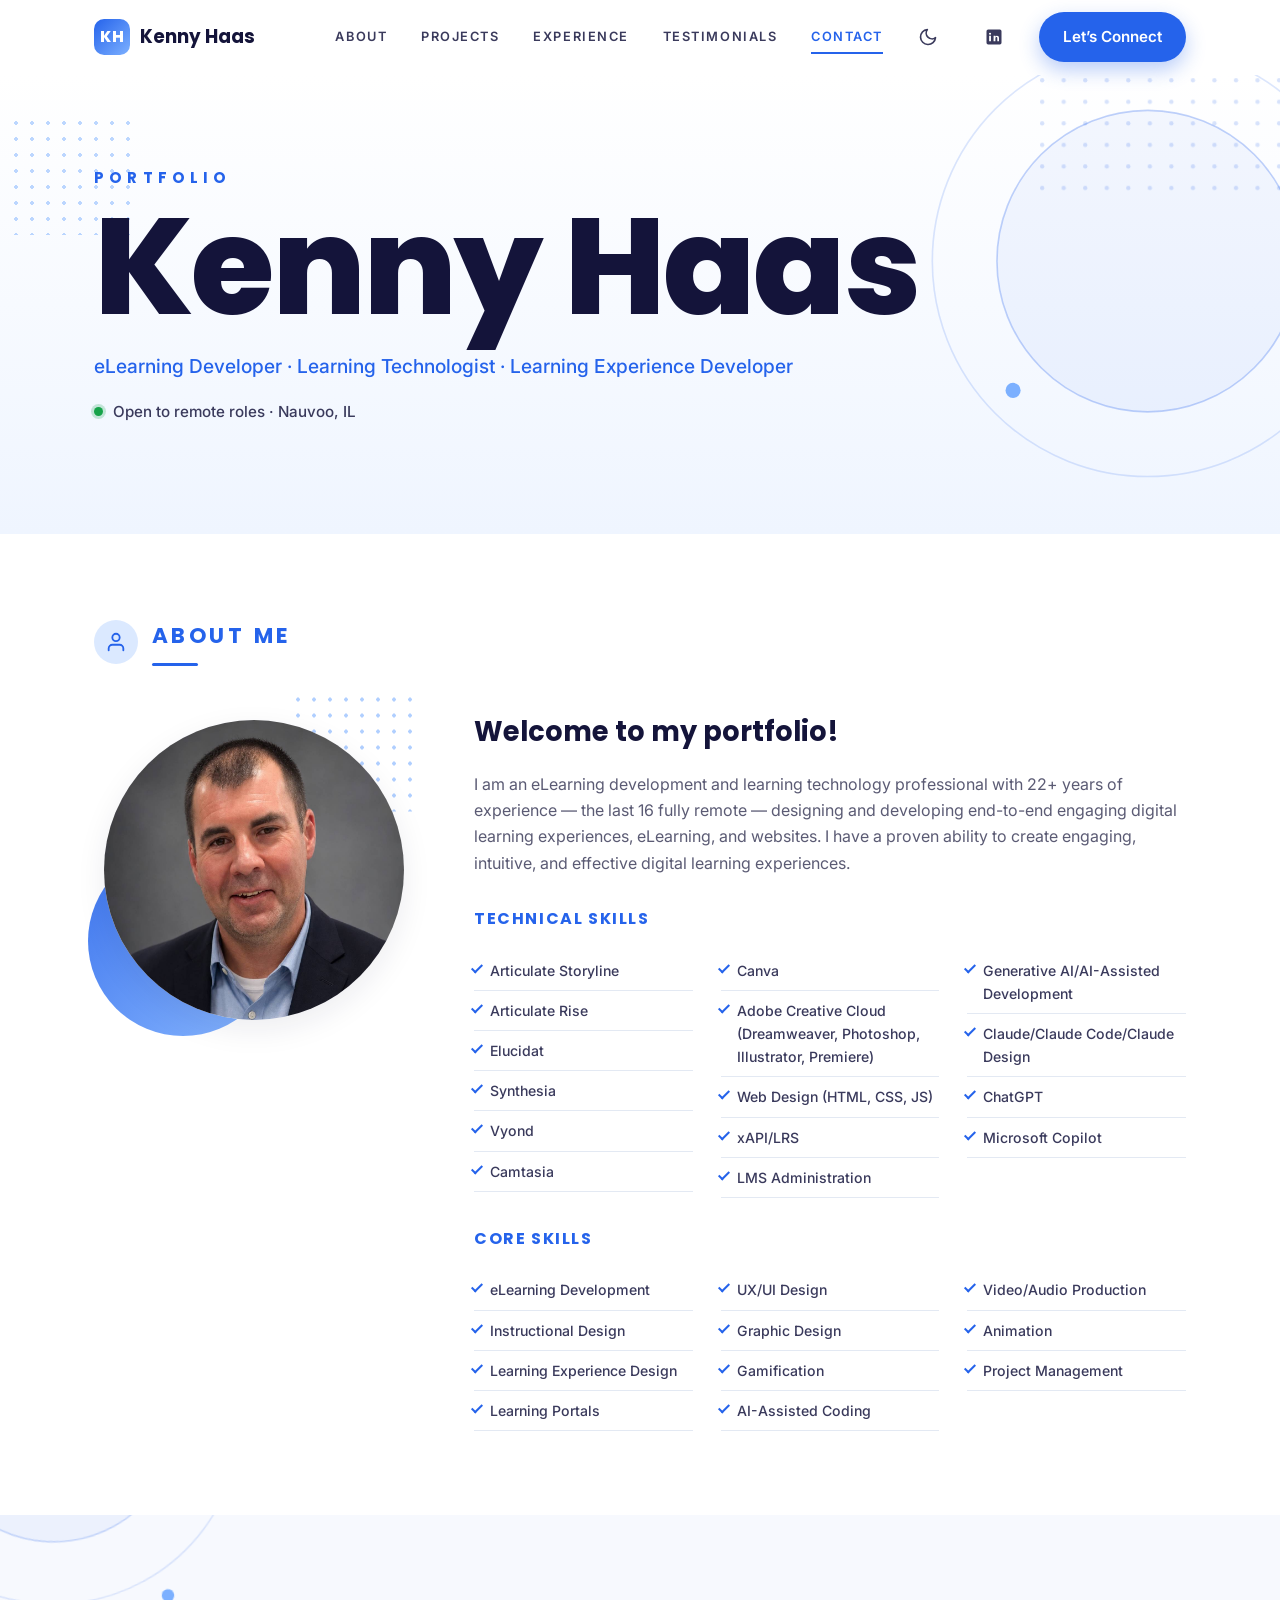
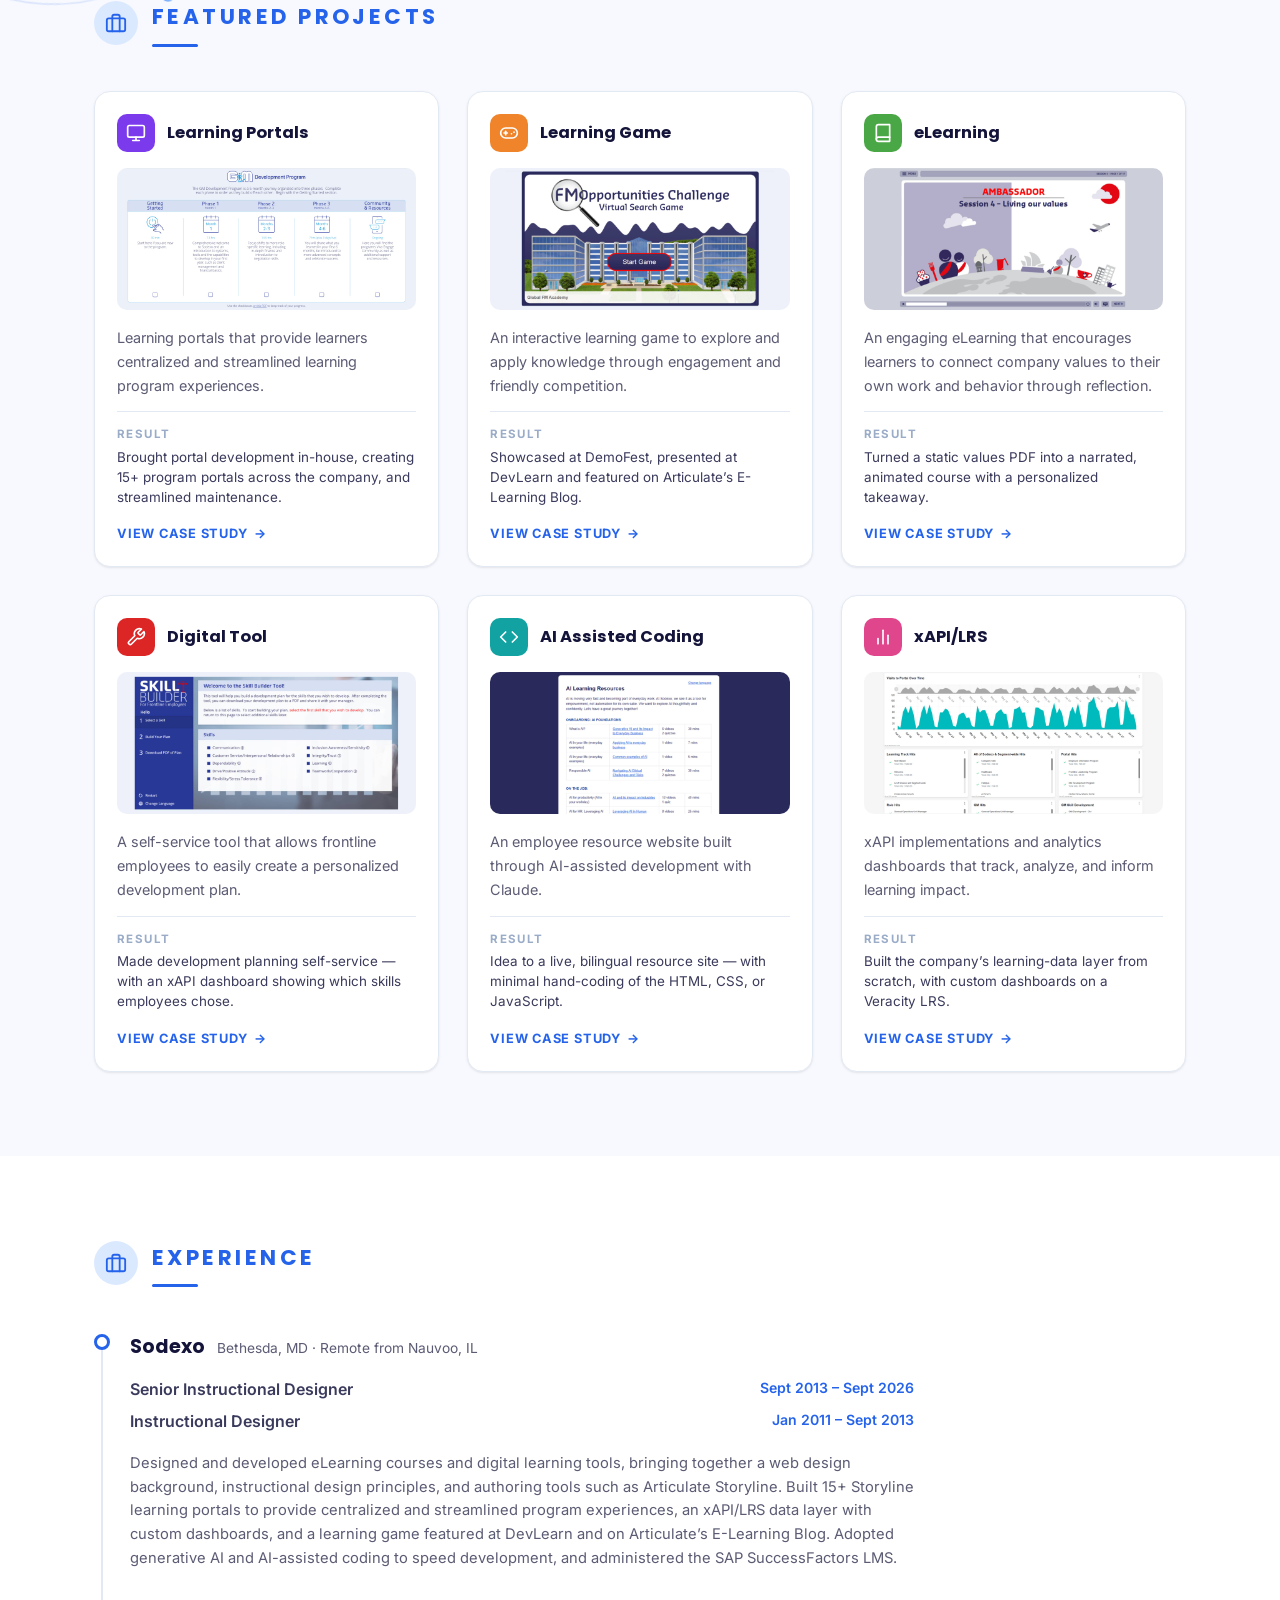
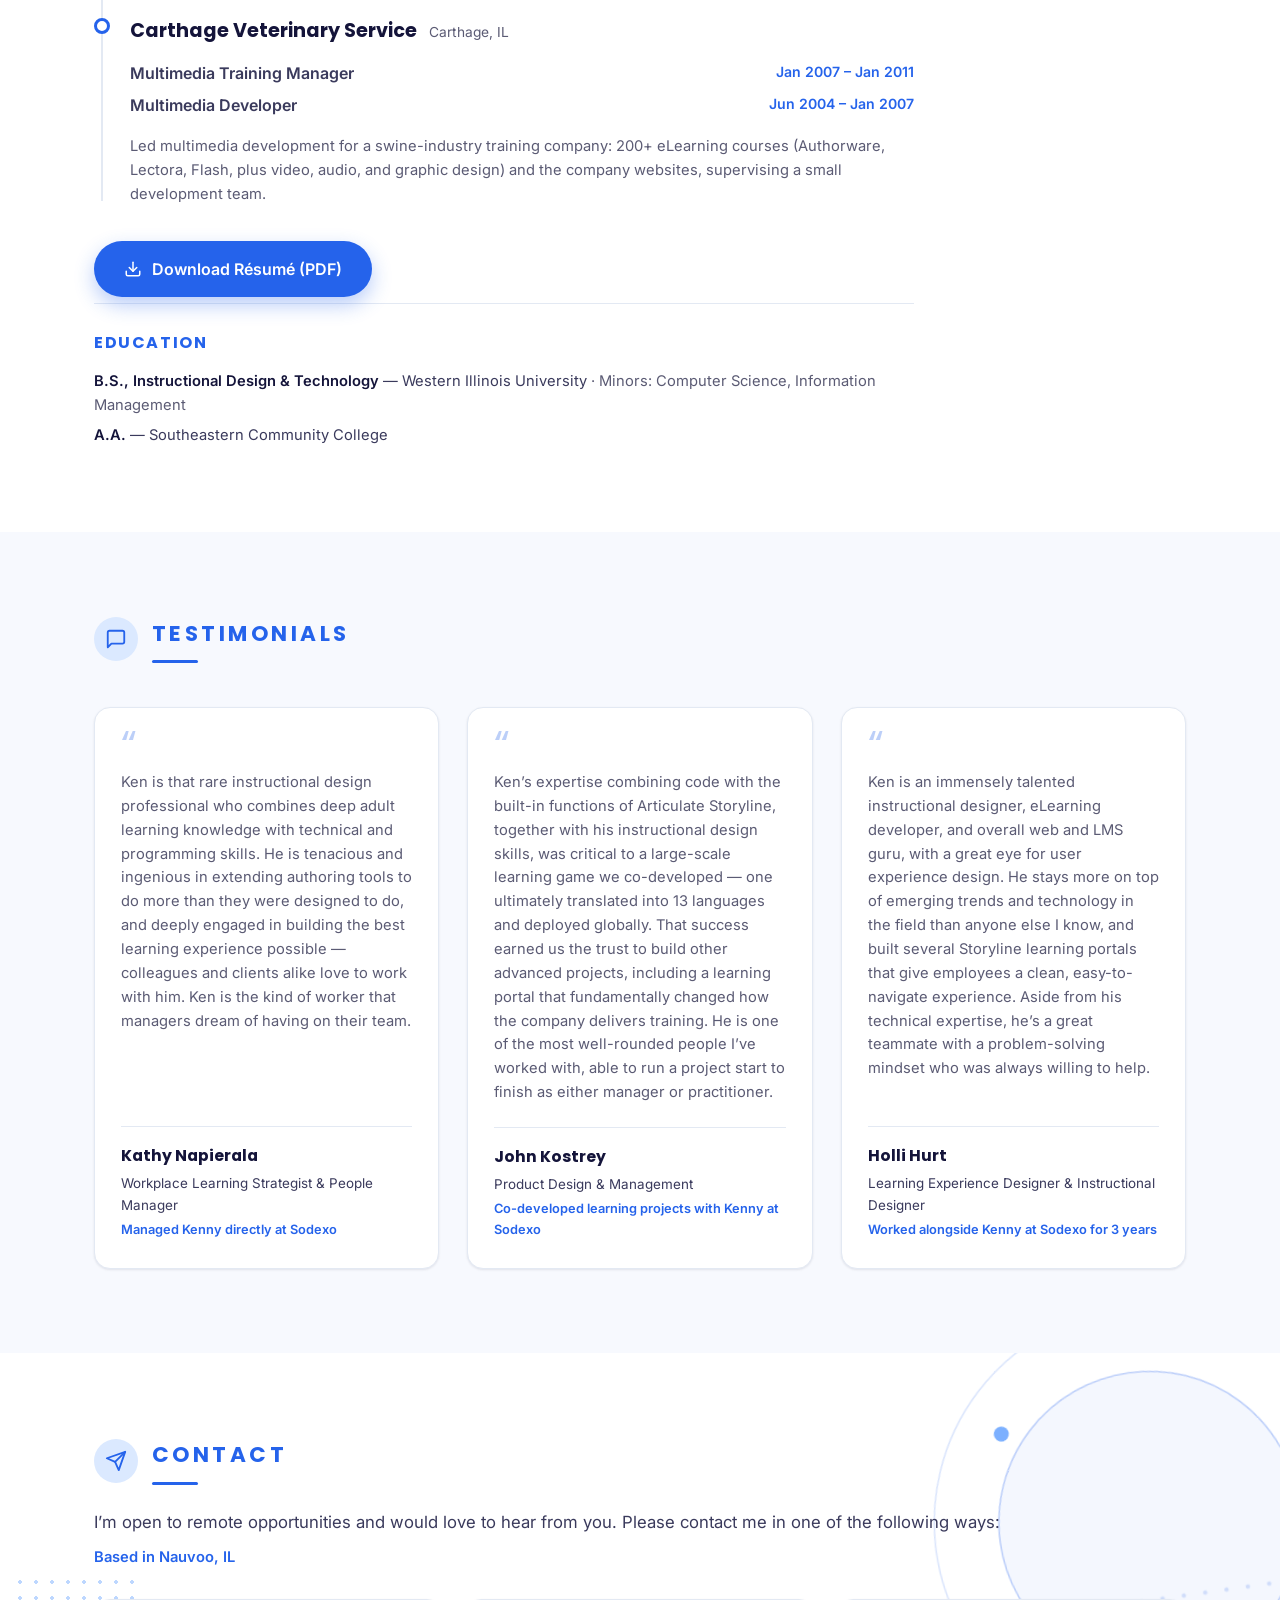
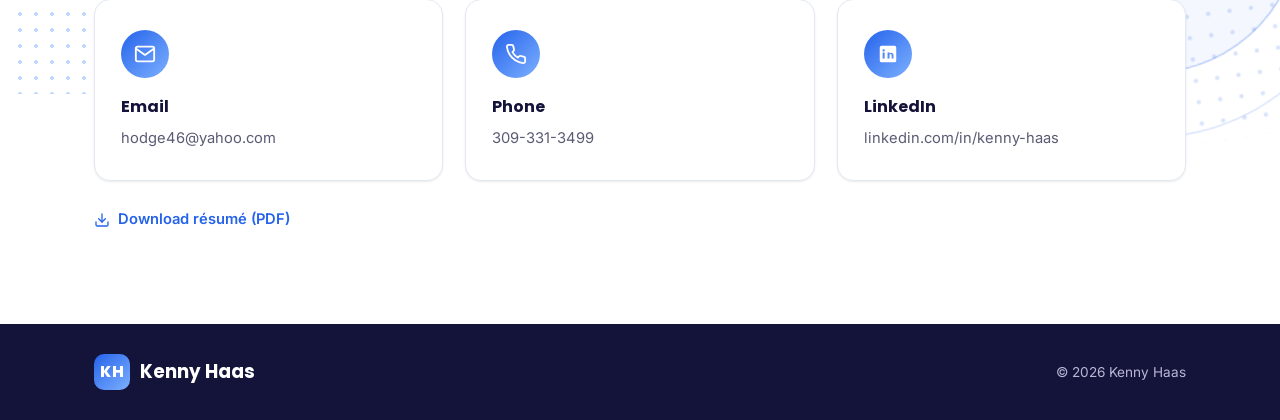
==== commit 7174655a: "Add Canva to Technical Skills; refresh skills wording, About intro, resume - About: add Canva after " ====
--- a/index.html
+++ b/index.html
@@ -153,7 +153,7 @@
           <div class="about-body">
             <h3>Welcome to my portfolio!</h3>
 
-            <p>I am an eLearning development and learning technology professional with 22+ years of experience &mdash; the last 16 fully remote &mdash; designing and developing end-to-end engaging digital learning experiences, eLearning, learning portals, learning tools, and websites.  I have a proven ability to turn complex learning requirements into intuitive digital learning experiences.</p>
+            <p>I am an eLearning development and learning technology professional with 22+ years of experience &mdash; the last 16 fully remote &mdash; designing and developing end-to-end engaging digital learning experiences, eLearning, and websites.  I have a proven ability to create engaging, intuitive, and effective digital learning experiences.</p>
 
             <div class="skills">
               <div class="skills-group">
@@ -165,13 +165,14 @@
                   <li>Synthesia</li>
                   <li>Vyond</li>
                   <li>Camtasia</li>
+                  <li>Canva</li>
                   <li>Adobe Creative Cloud (Dreamweaver, Photoshop, Illustrator, Premiere)</li>
                   <li>Web Design (HTML, CSS, JS)</li>
-                  <li>xAPI/LRS/Veracity</li>
+                  <li>xAPI/LRS</li>
                   <li>LMS Administration</li>
-                  <li>Generative AI</li>
+                  <li>Generative AI/AI-Assisted Development</li>
+                  <li>Claude/Claude Code/Claude Design</li>
                   <li>ChatGPT</li>
-                  <li>Claude/Claude Code</li>
                   <li>Microsoft Copilot</li>
                 </ul>
               </div>
